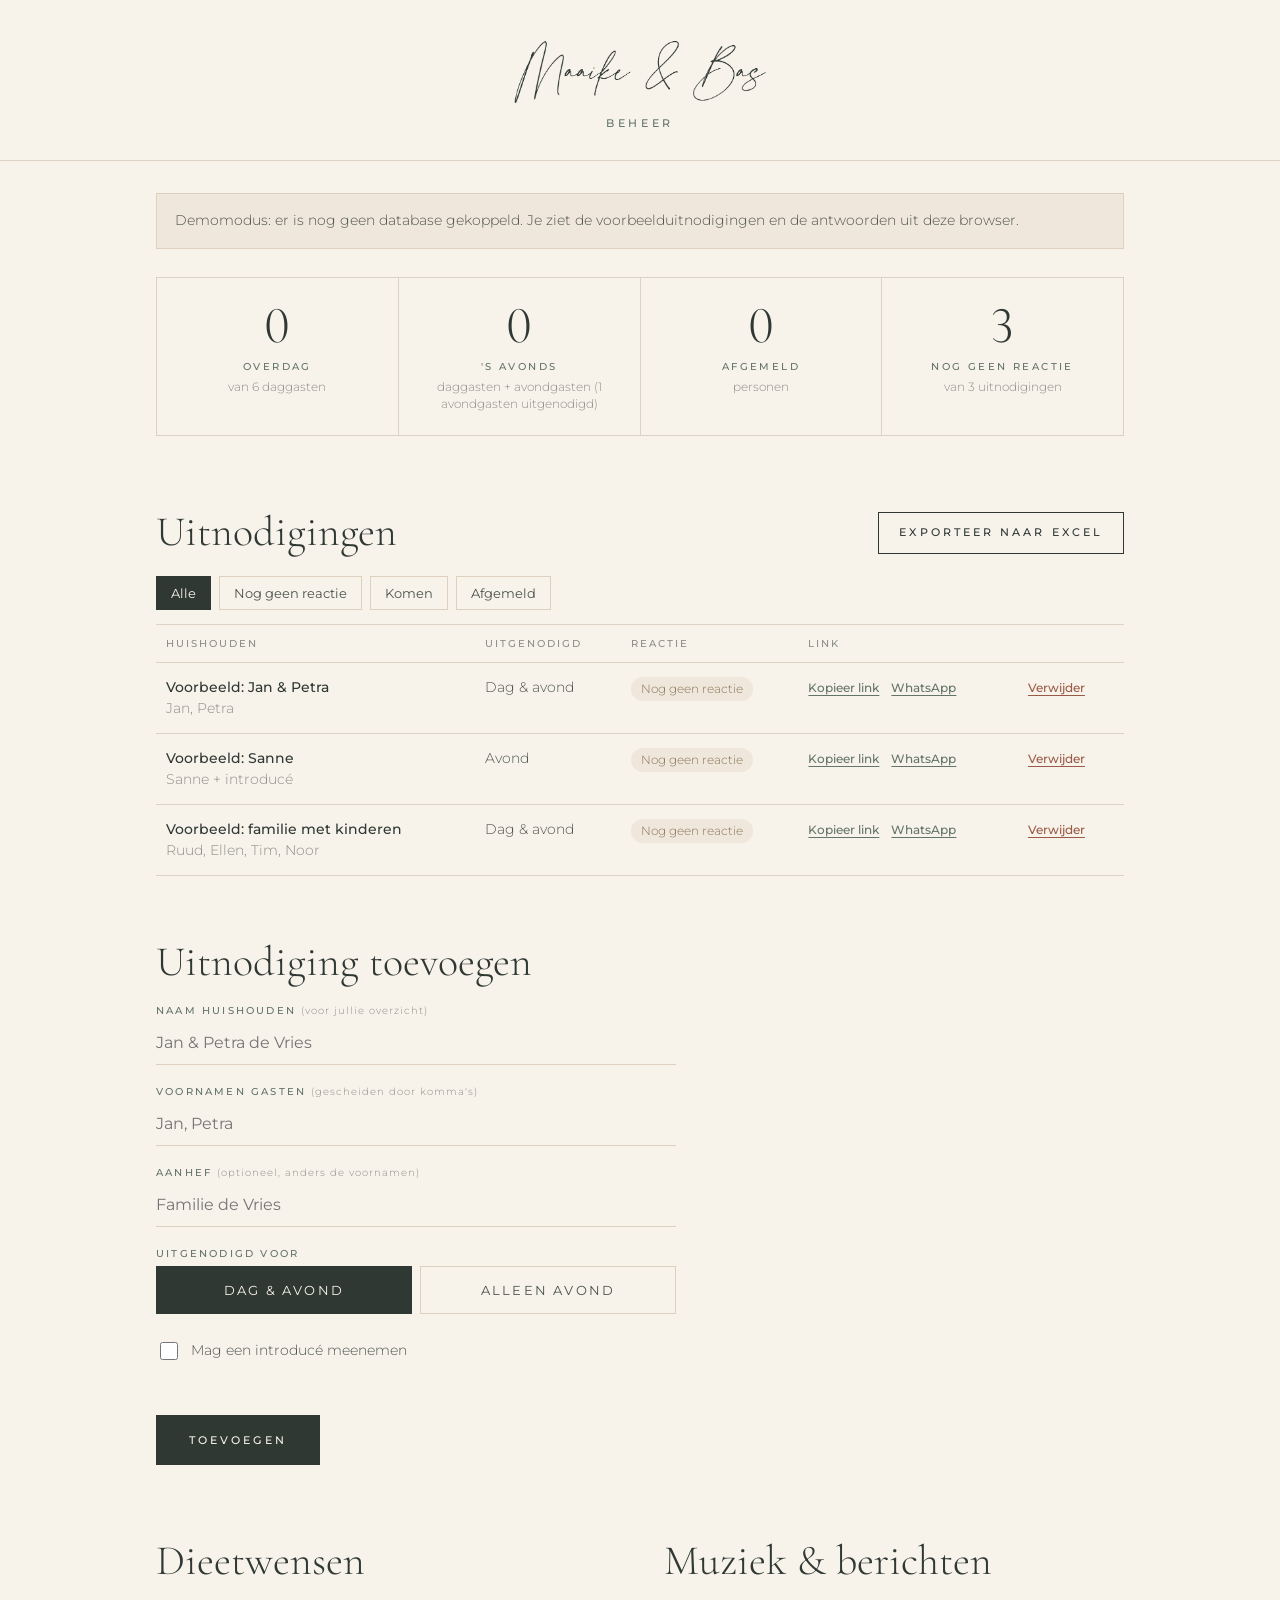
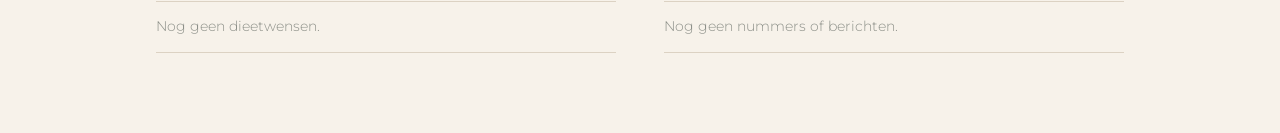
==== admin.html @ 86926982 "Trouwwebsite Maaike & Bas Co-Authored-By: Claude Opus 5.5 <noreply@anthropic.com>" ====
<!doctype html>
<html lang="nl">
<head>
  <meta charset="utf-8">
  <meta name="viewport" content="width=device-width, initial-scale=1">
  <meta name="robots" content="noindex, nofollow">
  <title>Beheer · Maaike & Bas</title>
  <link rel="preconnect" href="https://fonts.googleapis.com">
  <link rel="preconnect" href="https://fonts.gstatic.com" crossorigin>
  <link rel="stylesheet" href="https://fonts.googleapis.com/css2?family=Cormorant+Garamond:ital,wght@0,300;0,400;0,500;1,300&family=Montserrat:wght@300;400;500&display=swap">
  <link rel="stylesheet" href="styles.css">
  <link rel="stylesheet" href="admin.css">
</head>
<body class="admin">
  <header class="admin-head">
    <span class="lettering" role="img" aria-label="Maaike &amp; Bas"></span>
    <p class="eyebrow">Beheer</p>
    <button class="button button-ghost admin-logout" id="logout" type="button" hidden>Uitloggen</button>
  </header>

  <main class="admin-main">
    <p class="admin-notice" id="notice" hidden></p>

    <section class="admin-login" id="login" hidden>
      <h1 class="title">Inloggen</h1>
      <p>Vul je e-mailadres in. Je krijgt een link waarmee je direct bent ingelogd.</p>
      <form id="login-form" class="admin-login-form">
        <div class="field">
          <label for="login-email">E-mailadres</label>
          <input id="login-email" type="email" autocomplete="email" required>
        </div>
        <button class="button" type="submit">Stuur inloglink</button>
        <p class="form-error" id="login-message" role="status"></p>
      </form>
    </section>

    <div id="dashboard" hidden>
      <section class="stats" id="stats"></section>

      <section class="admin-section">
        <div class="admin-section-head">
          <h2 class="title">Uitnodigingen</h2>
          <div class="admin-actions">
            <button class="button button-ghost" id="export" type="button">Exporteer naar Excel</button>
          </div>
        </div>
        <div class="filters" id="filters" role="tablist">
          <button type="button" data-filter="all" class="active">Alle</button>
          <button type="button" data-filter="open">Nog geen reactie</button>
          <button type="button" data-filter="yes">Komen</button>
          <button type="button" data-filter="no">Afgemeld</button>
        </div>
        <div class="table-wrap">
          <table class="admin-table" id="invitations"></table>
        </div>
      </section>

      <section class="admin-section">
        <h2 class="title">Uitnodiging toevoegen</h2>
        <form id="add-form" class="add-form">
          <div class="field">
            <label for="add-household">Naam huishouden <span class="hint">(voor jullie overzicht)</span></label>
            <input id="add-household" required placeholder="Jan & Petra de Vries">
          </div>
          <div class="field">
            <label for="add-guests">Voornamen gasten <span class="hint">(gescheiden door komma's)</span></label>
            <input id="add-guests" required placeholder="Jan, Petra">
          </div>
          <div class="field">
            <label for="add-greeting">Aanhef <span class="hint">(optioneel, anders de voornamen)</span></label>
            <input id="add-greeting" placeholder="Familie de Vries">
          </div>
          <div class="field">
            <label>Uitgenodigd voor</label>
            <div class="choices">
              <label class="choice"><input type="radio" name="add-type" value="dag" checked><span>Dag &amp; avond</span></label>
              <label class="choice"><input type="radio" name="add-type" value="avond"><span>Alleen avond</span></label>
            </div>
          </div>
          <label class="check"><input type="checkbox" id="add-plus"> Mag een introducé meenemen</label>
          <p class="form-error" id="add-error" role="alert"></p>
          <button class="button" type="submit">Toevoegen</button>
        </form>
      </section>

      <section class="admin-section admin-columns">
        <div>
          <h2 class="title">Dieetwensen</h2>
          <ul class="plain-list" id="diets"></ul>
        </div>
        <div>
          <h2 class="title">Muziek &amp; berichten</h2>
          <ul class="plain-list" id="messages"></ul>
        </div>
      </section>
    </div>
  </main>

  <script type="module" src="admin.js"></script>
</body>
</html>
---- styles.css ----
:root {
  --paper: #f7f2ea;
  --paper-2: #efe7db;
  --sand: #ddd0bc;
  --line: #dcd2c3;
  --ink: #2f3833;
  --text: #4d544f;
  --muted: #8c8f88;
  --sage: #a7b5a8;
  --sage-deep: #637568;

  --font-script: 'Herr Von Muellerhoff', cursive;
  --font-serif: 'Cormorant Garamond', Georgia, serif;
  --font-sans: 'Montserrat', system-ui, sans-serif;

  --gutter: clamp(22px, 6vw, 56px);
}

* { box-sizing: border-box; }

html { scroll-behavior: smooth; }

body {
  margin: 0;
  background: var(--paper);
  color: var(--text);
  font: 300 15.5px/1.85 var(--font-sans);
  -webkit-font-smoothing: antialiased;
}

[hidden] { display: none !important; }

.eyebrow {
  margin: 0;
  font: 500 11px/1.6 var(--font-sans);
  letter-spacing: 0.32em;
  text-transform: uppercase;
  color: var(--sage-deep);
}

.title {
  margin: 10px 0 0;
  font: 300 clamp(40px, 11vw, 60px)/1.05 var(--font-serif);
  color: var(--ink);
}
.title em { font-style: italic; }

.rule {
  display: block;
  width: 56px;
  height: 1px;
  margin: 26px auto;
  background: var(--sage);
}

/* Reliëf: dezelfde kleur als het papier, met licht en schaduw */
.emboss {
  color: #eee6da;
  filter: drop-shadow(-1px -1px 0 rgba(255, 255, 255, 0.9)) drop-shadow(1px 1.5px 1px rgba(120, 96, 62, 0.28));
}

/* ---------- Envelop ---------- */
/* Opgebouwd uit assets/envelop.jpg (zie envelope.js). Volgorde bij openen:
   lit (lint weg, reliëf gloeit) → open (flap klapt omhoog) → flood (licht) → fade. */

body.is-sealed { overflow: hidden; }
body.is-sealed .hero > * { animation-play-state: paused; }

.envelope {
  position: fixed;
  inset: 0;
  z-index: 20;
  overflow: hidden;
  background: #e8e0d4;
  transition: opacity 1s ease;
}
.env-backdrop {
  position: absolute;
  inset: -60px;
  background: url(assets/envelop.jpg) center / cover;
  filter: blur(30px) saturate(0.9);
}

.env-stage {
  position: absolute;
  left: 50%;
  top: 50%;
  height: 100svh;
  aspect-ratio: 768 / 1376;
  transform: translate(-50%, -50%);
  perspective: 1800px;
}
@media (min-aspect-ratio: 768 / 1376) {
  .env-stage { height: 96svh; box-shadow: 0 40px 90px -40px rgba(70, 50, 25, 0.55); }
}

.env-layer,
.env-inside,
.env-light { position: absolute; inset: 0; width: 100%; height: 100%; display: block; pointer-events: none; }

.env-inside { background: radial-gradient(ellipse 70% 42% at 50% 12%, #fffdf8, #fff2da 40%, #f4d8ab 75%, #e9c690); }

/* Lichtstroom langs het reliëf (getekend in envelope.js); de waas eromheen is een vervaagde kopie */
.env-glow { filter: drop-shadow(0 0 1.5px rgba(255, 226, 170, 0.95)); }
/* het papier wordt iets gedimd (zonder van kleur te veranderen), zodat het licht in de lijnen opvalt */
.env-base,
.env-flap-front { transition: filter 0.9s ease; }
.envelope.lit .env-base,
.envelope.lit .env-flap-front { filter: brightness(0.84); }
/* zodra de flap opengaat, dooft de gloed in de lijnen uit */
.env-glow,
.env-bloom { transition: opacity 0.7s ease; }
.envelope.open .env-glow,
.envelope.open .env-bloom { opacity: 0; }
.env-bloom {
  filter: blur(6px) brightness(2.4) saturate(1.2);
  mix-blend-mode: screen;
}

/* Bovenflap met zegel: klapt om de bovenrand omhoog */
.env-flap {
  position: absolute;
  inset: 0;
  transform-origin: 50% var(--hinge, 8.7%);
  transform-style: preserve-3d;
  transition: transform 1.3s cubic-bezier(0.55, 0, 0.25, 1);
  pointer-events: none;
}
.env-flap > * { backface-visibility: hidden; -webkit-backface-visibility: hidden; }
.env-flap-back {
  position: absolute;
  inset: 0;
  background: linear-gradient(180deg, #f1e9de, #e3d6c3);
  clip-path: polygon(0 8.4%, 100% 8.4%, 100% 11.6%, 50% 50.9%, 0 11.6%);
  transform: rotateY(180deg);
}
.envelope.open .env-flap { transform: rotateX(178deg); }

/* Het lint glijdt aan beide kanten weg */
.env-ribbon { transition: transform 1s cubic-bezier(0.5, 0, 0.75, 0) 0.05s, opacity 0.5s ease 0.55s; }
.envelope.lit .env-ribbon-left { transform: translateX(-105%); opacity: 0; }
.envelope.lit .env-ribbon-right { transform: translateX(105%); opacity: 0; }

/* Licht uit de envelop */
.env-light {
  background:
    radial-gradient(circle at var(--seal-x, 50%) var(--seal-y, 50%), #fffaf0 0, rgba(255, 238, 205, 0.9) 14%, transparent 30%),
    radial-gradient(ellipse 80% 48% at 50% 16%, #fffefa, rgba(255, 242, 214, 0.85) 42%, transparent 78%);
  mix-blend-mode: screen;
  opacity: 0;
  transition: opacity 1.1s ease 0.5s;
}
.envelope.open .env-light { opacity: 1; }
.envelope.flood .env-light { filter: brightness(1.5); transition: opacity 0.8s ease, filter 0.8s ease; }

.env-addressee {
  position: absolute;
  left: 0;
  right: 0;
  top: 75%;
  margin: 0;
  text-align: center;
  font: 400 clamp(38px, 10vw, 54px) / 1.1 var(--font-script);
  color: #9a8467;
  transition: opacity 0.6s;
}
.env-hint {
  position: absolute;
  left: 0;
  right: 0;
  bottom: 9%;
  margin: 0;
  text-align: center;
  font: 500 10px var(--font-sans);
  letter-spacing: 0.32em;
  text-transform: uppercase;
  color: #a08d72;
  animation: breathe 2.8s ease-in-out infinite;
  transition: opacity 0.4s;
}
.envelope.lit .env-addressee,
.envelope.lit .env-hint { opacity: 0; animation: none; }

.env-seal-button {
  position: absolute;
  left: var(--seal-x, 50%);
  top: var(--seal-y, 50%);
  width: var(--seal-size, 32%);
  aspect-ratio: 1;
  padding: 0;
  border: 0;
  border-radius: 50%;
  background: none;
  transform: translate(-50%, -50%);
  cursor: pointer;
  -webkit-tap-highlight-color: transparent;
}
.env-seal-button::after {
  content: '';
  position: absolute;
  inset: 0;
  border-radius: 50%;
  animation: seal-pulse 2.8s ease-out infinite;
}
.envelope.lit .env-seal-button { display: none; }
.env-seal-button:focus-visible { outline: 1px solid #fff; outline-offset: 6px; }

.envelope.fade { opacity: 0; }
.envelope.no-anim,
.envelope.no-anim * { transition: none !important; }

@keyframes breathe { 50% { opacity: 0.45; } }
@keyframes seal-pulse {
  0% { box-shadow: 0 0 0 0 rgba(255, 255, 255, 0.55); }
  70%, 100% { box-shadow: 0 0 0 18px rgba(255, 255, 255, 0); }
}

/* ---------- Hero ---------- */

.hero {
  position: relative;
  min-height: 100svh;
  display: flex;
  flex-direction: column;
  align-items: center;
  justify-content: center;
  padding: 72px var(--gutter) 96px;
  text-align: center;
  background: radial-gradient(ellipse 80% 60% at 50% 0%, #fffaf1, transparent 70%), var(--paper);
}
.hero > * { animation: rise 1.4s cubic-bezier(0.2, 0.6, 0.2, 1) both; }

.hero-ornament { width: min(52vw, 230px); aspect-ratio: 240 / 130; margin-bottom: 26px; transform: rotate(180deg); animation-name: fade; }
.hero-greeting { min-height: 1.6em; animation-delay: 0.2s; }
.hero-lead { margin: 18px 0 0; font: italic 300 clamp(24px, 6.4vw, 30px) / 1.2 var(--font-serif); color: var(--text); animation-delay: 0.35s; }
/* Jullie namen in La Luxes Script, uit de save-the-date gehaald en in elke kleur te tonen */
.lettering {
  display: block;
  aspect-ratio: 790 / 215;
  background: var(--ink);
  -webkit-mask: url(assets/namen.png) center / contain no-repeat;
  mask: url(assets/namen.png) center / contain no-repeat;
}
.hero-names { width: min(88vw, 560px); margin: 22px 0 6px; animation-delay: 0.5s; }
.hero .rule { animation-delay: 0.7s; }
.hero-date { margin: 0; font: 400 clamp(19px, 5vw, 23px) / 1.3 var(--font-serif); letter-spacing: 0.14em; text-transform: uppercase; color: var(--ink); animation-delay: 0.8s; }
.hero-place { margin-top: 10px; animation-delay: 0.9s; }

.scroll-cue {
  position: absolute;
  bottom: 28px;
  left: 50%;
  transform: translateX(-50%);
  display: flex;
  flex-direction: column;
  align-items: center;
  gap: 10px;
  color: var(--muted);
  text-decoration: none;
  font: 500 9px var(--font-sans);
  letter-spacing: 0.32em;
  text-transform: uppercase;
  animation: fade 1s 1.4s both;
}
.scroll-cue i { width: 1px; height: 34px; background: linear-gradient(var(--sage-deep), transparent); animation: drip 2.2s ease-in-out infinite; transform-origin: top; }

.code-form { width: min(100%, 360px); margin-top: 34px; animation-delay: 1s; }
.code-form label { display: block; margin-bottom: 12px; font-size: 14px; }
.code-row { display: flex; gap: 10px; }
.code-row input {
  flex: 1;
  min-width: 0;
  min-height: 48px;
  padding: 0 14px;
  border: 0;
  border-bottom: 1px solid var(--ink);
  background: transparent;
  color: var(--ink);
  font: 400 18px var(--font-sans);
  letter-spacing: 0.2em;
  text-transform: uppercase;
  text-align: center;
}
.code-row input:focus { outline: none; border-bottom-width: 2px; }
.code-error { min-height: 1.8em; margin: 10px 0 0; font-size: 14px; color: #9a5a45; }

/* ---------- Knoppen ---------- */

.button {
  display: inline-flex;
  align-items: center;
  justify-content: center;
  min-height: 50px;
  padding: 14px 32px;
  border: 1px solid var(--ink);
  border-radius: 0;
  background: var(--ink);
  color: var(--paper);
  font: 500 11px/1 var(--font-sans);
  letter-spacing: 0.28em;
  text-transform: uppercase;
  text-decoration: none;
  cursor: pointer;
  transition: background-color 0.25s, color 0.25s;
}
.button:hover { background: transparent; color: var(--ink); }
.button-ghost { background: transparent; color: var(--ink); }
.button-ghost:hover { background: var(--ink); color: var(--paper); }
.button:focus-visible { outline: 1px solid var(--ink); outline-offset: 4px; }
.button:disabled { opacity: 0.6; cursor: default; }

.rsvp-float {
  position: fixed;
  left: 50%;
  bottom: max(18px, env(safe-area-inset-bottom));
  z-index: 10;
  padding: 13px 30px;
  background: var(--ink);
  color: var(--paper);
  text-decoration: none;
  font: 500 11px var(--font-sans);
  letter-spacing: 0.3em;
  box-shadow: 0 10px 24px -12px rgba(30, 40, 35, 0.6);
  transform: translate(-50%, 140%);
  transition: transform 0.4s ease;
}
.rsvp-float.visible { transform: translate(-50%, 0); }

/* ---------- Secties ---------- */

.section {
  padding: clamp(84px, 14vw, 140px) var(--gutter);
  text-align: center;
}
.section + .section { border-top: 1px solid var(--line); }
.section-tint { background: var(--paper-2); }
.section-inner { max-width: 560px; margin: 0 auto; }

.lead {
  margin: 26px auto 0;
  max-width: 34ch;
  font: italic 300 clamp(21px, 5.4vw, 25px) / 1.5 var(--font-serif);
  color: var(--text);
}

.reveal { opacity: 0; transform: translateY(22px); transition: opacity 1.1s ease, transform 1.1s ease; }
.reveal.in { opacity: 1; transform: none; }

/* Aftellen */
.countdown {
  display: grid;
  grid-template-columns: repeat(4, 1fr);
  max-width: 480px;
  margin: 26px auto 0;
}
.countdown div + div { border-left: 1px solid var(--line); }
.countdown strong {
  display: block;
  font: 300 clamp(38px, 11vw, 56px) / 1 var(--font-serif);
  color: var(--ink);
  font-variant-numeric: lining-nums tabular-nums;
}
.countdown span { display: block; margin-top: 8px; font: 500 9px var(--font-sans); letter-spacing: 0.26em; text-transform: uppercase; color: var(--muted); }

/* Foto's */
.photo {
  position: relative;
  margin: 0 auto;
  overflow: hidden;
  background: linear-gradient(180deg, #e9e0d2, #ddd1bf);
}
.photo img { display: block; width: 100%; height: 100%; object-fit: cover; }
.photo-empty {
  position: absolute;
  inset: 0;
  display: grid;
  place-items: center;
  padding: 20px;
  text-align: center;
  font: 500 9px/1.8 var(--font-sans);
  letter-spacing: 0.28em;
  text-transform: uppercase;
  color: #9d917e;
}
.photo-arch {
  width: min(78vw, 340px);
  aspect-ratio: 4 / 5;
  margin-top: 48px;
  border-radius: 999px 999px 0 0;
  outline: 1px solid var(--sand);
  outline-offset: 10px;
}
.photo-wide { width: 100%; height: clamp(320px, 62vw, 640px); }
.photo-arch img { object-position: 50% 30%; }
.photo-wide img { object-position: 55% 40%; }

/* Programma */
.timeline { list-style: none; margin: 40px auto 0; padding: 0; max-width: 360px; }
.timeline li { position: relative; padding-bottom: 46px; }
.timeline li:not(:last-child)::after {
  content: '';
  position: absolute;
  left: 50%;
  bottom: 8px;
  height: 26px;
  border-left: 1px dashed var(--sand);
}
.timeline .icon { display: block; width: 40px; height: 40px; margin: 0 auto 10px; color: var(--sage-deep); }
.timeline time { display: block; font: 300 34px/1 var(--font-serif); color: var(--ink); font-variant-numeric: lining-nums; }
.timeline h3 { margin: 10px 0 0; font: 500 11px var(--font-sans); letter-spacing: 0.3em; text-transform: uppercase; color: var(--ink); }
.timeline p { margin: 4px 0 0; font: italic 300 19px/1.4 var(--font-serif); }

/* Locatie */
.venue-name { margin: 10px 0 0; font: 300 clamp(36px, 10vw, 52px) / 1.1 var(--font-serif); color: var(--ink); }
.venue-address { margin-top: 14px; font-style: normal; letter-spacing: 0.04em; }
.horizon { display: block; width: min(80%, 300px); margin: 34px auto 32px; color: var(--sage); }

/* Dresscode */
.swatches { display: grid; grid-template-columns: repeat(5, 1fr); gap: 8px; max-width: 420px; margin: 36px auto 0; }
.swatch { display: flex; flex-direction: column; align-items: center; gap: 10px; font: 500 8px var(--font-sans); letter-spacing: 0.14em; text-transform: uppercase; color: var(--muted); }
.swatch i { width: clamp(38px, 11vw, 50px); aspect-ratio: 1; border-radius: 50%; box-shadow: inset 0 0 0 1px rgba(0, 0, 0, 0.06); }

/* FAQ */
.faq { margin-top: 36px; text-align: left; border-top: 1px solid var(--line); }
.faq details { border-bottom: 1px solid var(--line); }
.faq summary {
  display: flex;
  justify-content: space-between;
  align-items: center;
  gap: 18px;
  padding: 22px 0;
  list-style: none;
  cursor: pointer;
  font: 400 20px/1.3 var(--font-serif);
  color: var(--ink);
}
.faq summary::-webkit-details-marker { display: none; }
.faq summary::after { content: ''; flex: none; width: 9px; height: 9px; border-right: 1px solid; border-bottom: 1px solid; transform: rotate(45deg) translateY(-3px); transition: transform 0.25s; }
.faq details[open] summary::after { transform: rotate(-135deg); }
.faq details p { margin: -8px 0 24px; }
.faq summary:focus-visible { outline: 1px solid var(--ink); outline-offset: 4px; }

/* ---------- RSVP ---------- */

.rsvp-card {
  margin: 44px auto 0;
  max-width: 520px;
  padding: clamp(28px, 7vw, 52px);
  background: var(--paper);
  border: 1px solid var(--sand);
  outline: 1px solid var(--sand);
  outline-offset: -8px;
  text-align: left;
}

.guest { border: 0; margin: 0 0 30px; padding: 0 0 30px; border-bottom: 1px solid var(--line); }
.guest legend { padding: 0; margin-bottom: 14px; font: 400 26px/1.2 var(--font-serif); color: var(--ink); }

.choices { display: grid; grid-template-columns: 1fr 1fr; gap: 8px; }
.choice { position: relative; }
.choice input { position: absolute; inset: 0; opacity: 0; margin: 0; cursor: pointer; }
.choice span {
  display: flex;
  align-items: center;
  justify-content: center;
  min-height: 48px;
  padding: 8px 10px;
  border: 1px solid var(--sand);
  font: 400 13px/1.3 var(--font-sans);
  text-align: center;
  color: var(--text);
  transition: background-color 0.2s, border-color 0.2s, color 0.2s;
}
.choice input:checked + span { background: var(--ink); border-color: var(--ink); color: var(--paper); }
.choice input:focus-visible + span { outline: 1px solid var(--ink); outline-offset: 2px; }

.field { margin-top: 20px; }
.field label { display: block; margin-bottom: 4px; font: 500 10px var(--font-sans); letter-spacing: 0.22em; text-transform: uppercase; color: var(--sage-deep); }
.field .hint { letter-spacing: 0.1em; text-transform: none; font-weight: 300; color: var(--muted); }
.field input,
.field textarea {
  width: 100%;
  min-height: 44px;
  padding: 8px 0;
  border: 0;
  border-bottom: 1px solid var(--sand);
  border-radius: 0;
  background: transparent;
  color: var(--ink);
  font: 400 16px/1.5 var(--font-sans);
}
.field textarea { min-height: 80px; resize: vertical; }
.field input:focus,
.field textarea:focus { outline: none; border-bottom-color: var(--ink); }

.plus-one-question { margin: 0 0 12px; }
.plus-one-details { margin-top: 6px; }

.form-error { min-height: 1.8em; margin: 18px 0 8px; font-size: 14px; color: #9a5a45; }
.rsvp-card form .button { width: 100%; }

.confirmation { text-align: center; }
.confirmation h3 { margin: 0; font: 400 clamp(56px, 15vw, 76px) / 1 var(--font-script); color: var(--ink); }
.confirmation > p { margin: 14px 0 0; }
.summary { list-style: none; margin: 26px 0; padding: 0; text-align: left; border-top: 1px solid var(--line); }
.summary li { display: flex; justify-content: space-between; gap: 16px; padding: 14px 0; border-bottom: 1px solid var(--line); }
.summary li span:first-child { font: 400 19px var(--font-serif); color: var(--ink); }
.summary li span:last-child { font-size: 13px; color: var(--muted); align-self: center; }
.confirmation-actions { display: flex; flex-direction: column; gap: 10px; }

/* ---------- Footer ---------- */

.footer { padding: 90px var(--gutter) calc(110px + env(safe-area-inset-bottom)); text-align: center; border-top: 1px solid var(--line); }
.footer .lettering { width: min(70vw, 360px); margin: 0 auto; }
.footer .eyebrow { margin-top: 14px; }

@media (min-width: 760px) {
  .confirmation-actions { flex-direction: row; justify-content: center; }
}

@keyframes rise { from { opacity: 0; transform: translateY(16px); } }
@keyframes fade { from { opacity: 0; } }
@keyframes drip { 0% { transform: scaleY(0); } 50% { transform: scaleY(1); } 100% { transform: scaleY(1); opacity: 0; } }

/* Het openen van de envelop is een korte animatie die de gast zelf start; die blijft staan. */
@media (prefers-reduced-motion: reduce) {
  :not(.envelope, .envelope *),
  :not(.envelope, .envelope *)::before,
  :not(.envelope, .envelope *)::after { animation: none !important; transition-duration: 0.01s !important; transition-delay: 0s !important; }
  html { scroll-behavior: auto; }
  .reveal { opacity: 1; transform: none; }
  .env-hint { animation: none; }
}
---- admin.css ----
/* Beheerpagina: zelfde huisstijl als de uitnodiging, maar zakelijker opgezet. */

body.admin { background: var(--paper); }

.admin-head {
  position: relative;
  padding: 36px var(--gutter) 28px;
  text-align: center;
  border-bottom: 1px solid var(--line);
}
.admin-head .lettering { width: min(60vw, 260px); margin: 0 auto 8px; }
.admin-logout { position: absolute; top: 24px; right: var(--gutter); min-height: 40px; padding: 10px 18px; }

.admin-main { max-width: 1080px; margin: 0 auto; padding: 32px var(--gutter) 80px; }

.admin-notice {
  margin: 0 0 28px;
  padding: 14px 18px;
  border: 1px solid var(--sand);
  background: var(--paper-2);
  font-size: 14px;
}

.admin-login { max-width: 420px; margin: 40px auto; text-align: center; }
.admin-login-form { margin-top: 24px; text-align: left; }
.admin-login-form .button { width: 100%; margin-top: 20px; }

/* Kerncijfers */
.stats { display: grid; grid-template-columns: repeat(4, 1fr); gap: 1px; background: var(--line); border: 1px solid var(--line); }
.stat { padding: 22px 18px; background: var(--paper); text-align: center; }
.stat strong { display: block; font: 300 52px/1 var(--font-serif); color: var(--ink); font-variant-numeric: lining-nums; }
.stat span { display: block; margin-top: 8px; font: 500 10px var(--font-sans); letter-spacing: 0.24em; text-transform: uppercase; color: var(--sage-deep); }
.stat small { display: block; margin-top: 6px; font-size: 12px; line-height: 1.4; color: var(--muted); }

.admin-section { margin-top: 64px; }
.admin-section .title { font-size: clamp(32px, 6vw, 42px); }
.admin-section-head { display: flex; flex-wrap: wrap; align-items: end; justify-content: space-between; gap: 16px; }
.admin-actions .button { min-height: 42px; padding: 10px 20px; }

.filters { display: flex; flex-wrap: wrap; gap: 8px; margin: 22px 0 14px; }
.filters button {
  padding: 8px 14px;
  border: 1px solid var(--sand);
  background: transparent;
  font: 400 13px var(--font-sans);
  color: var(--text);
  cursor: pointer;
}
.filters button.active { background: var(--ink); border-color: var(--ink); color: var(--paper); }

.table-wrap { overflow-x: auto; border-top: 1px solid var(--line); }
.admin-table { width: 100%; border-collapse: collapse; font-size: 14px; line-height: 1.5; }
.admin-table th {
  padding: 12px 10px;
  text-align: left;
  font: 500 10px var(--font-sans);
  letter-spacing: 0.2em;
  text-transform: uppercase;
  color: var(--muted);
  border-bottom: 1px solid var(--line);
}
.admin-table td { padding: 14px 10px; vertical-align: top; border-bottom: 1px solid var(--line); }
.admin-table strong { font-weight: 500; color: var(--ink); }
.muted { color: var(--muted); }
.small { margin-top: 6px; font-size: 13px; }

.badge { display: inline-block; padding: 3px 10px; font-size: 12px; border-radius: 999px; white-space: nowrap; }
.badge-open { background: #efe7db; color: #8a7558; }
.badge-yes { background: #dfe7df; color: #4c6552; }
.badge-no { background: #efe0dc; color: #8e5a4c; }

.link-cell { white-space: nowrap; }
.link-button {
  display: inline-block;
  margin: 0 8px 4px 0;
  padding: 0;
  border: 0;
  background: none;
  font: 500 12px var(--font-sans);
  color: var(--sage-deep);
  text-decoration: underline;
  text-underline-offset: 3px;
  cursor: pointer;
}
.link-button.danger { color: #9a5a45; }

.add-form { max-width: 520px; }
.add-form .choices { margin-top: 6px; }
.check { display: flex; align-items: center; gap: 10px; margin-top: 20px; font-size: 14px; }
.check input { width: 18px; height: 18px; accent-color: var(--ink); }

.admin-columns { display: grid; grid-template-columns: 1fr 1fr; gap: 48px; }
.plain-list { list-style: none; margin: 18px 0 0; padding: 0; border-top: 1px solid var(--line); }
.plain-list li { padding: 12px 0; border-bottom: 1px solid var(--line); font-size: 14px; }
.plain-list strong { display: block; font-weight: 500; color: var(--ink); }

@media (max-width: 760px) {
  .stats { grid-template-columns: 1fr 1fr; }
  .admin-columns { grid-template-columns: 1fr; }
  .admin-logout { position: static; margin-top: 16px; }
}
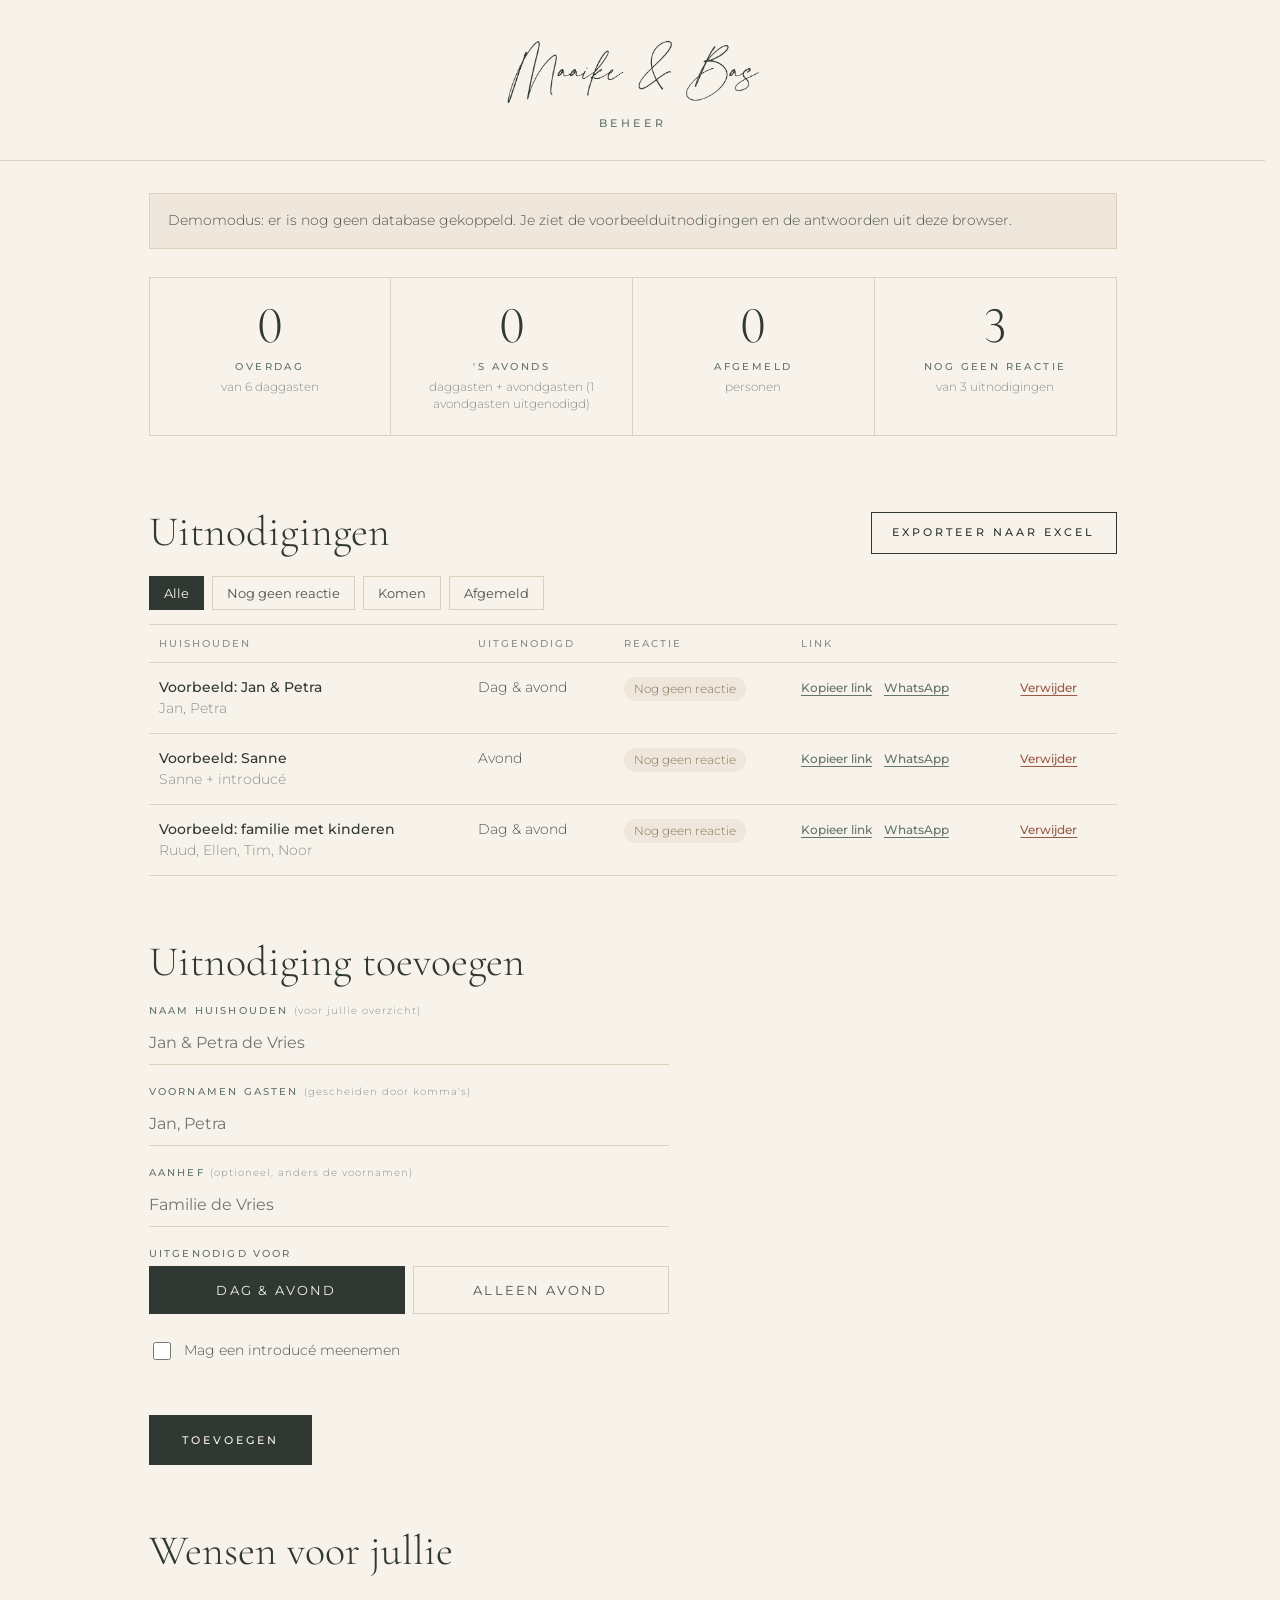
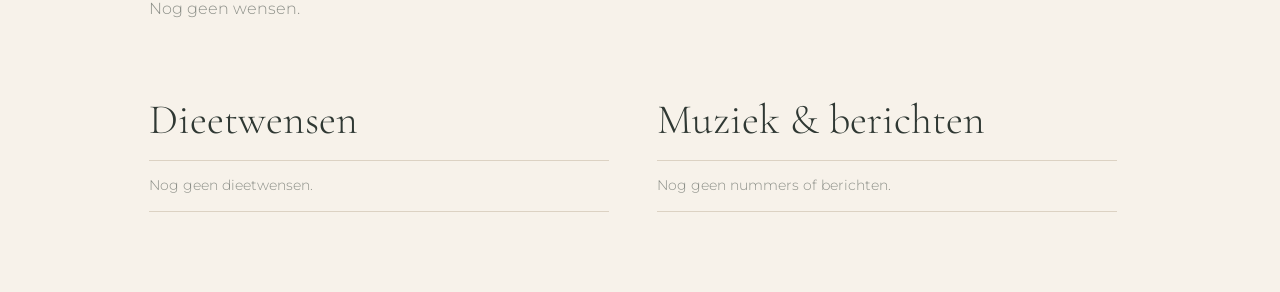
==== commit cdc27cc9: "Ruimte voor een lieve boodschap of wens bij de RSVP, met overzicht in de beheerpagina Co-Authored-By" ====
--- a/admin.html
+++ b/admin.html
@@ -83,6 +83,11 @@
         </form>
       </section>
 
+      <section class="admin-section">
+        <h2 class="title">Wensen voor jullie</h2>
+        <ul class="wish-list" id="wishes"></ul>
+      </section>
+
       <section class="admin-section admin-columns">
         <div>
           <h2 class="title">Dieetwensen</h2>
--- a/styles.css
+++ b/styles.css
@@ -18,7 +18,7 @@
 
 * { box-sizing: border-box; }
 
-html { scroll-behavior: smooth; }
+html { scroll-behavior: smooth; scrollbar-gutter: stable; }
 
 body {
   margin: 0;
@@ -60,8 +60,9 @@
 }
 
 /* ---------- Envelop ---------- */
-/* Opgebouwd uit assets/envelop.jpg (zie envelope.js). Volgorde bij openen:
-   lit (lint weg, reliëf gloeit) → open (flap klapt omhoog) → flood (licht) → fade. */
+/* Opgebouwd uit assets/envelop-strand.png (zie envelope.js). Volgorde bij openen:
+   lit (zonlicht over de folie en het zegel) → crack (zegel breekt) → open (kleppen vouwen open,
+   doorkijk naar zee) → names → zoom (de camera gaat de envelop in) → fade. */
 
 body.is-sealed { overflow: hidden; }
 body.is-sealed .hero > * { animation-play-state: paused; }
@@ -71,13 +72,13 @@
   inset: 0;
   z-index: 20;
   overflow: hidden;
-  background: #e8e0d4;
-  transition: opacity 1s ease;
+  background: #e6dccd;
+  transition: opacity 2.4s ease;
 }
 .env-backdrop {
   position: absolute;
   inset: -60px;
-  background: url(assets/envelop.jpg) center / cover;
+  background: url(assets/envelop-strand.png) center / cover;
   filter: blur(30px) saturate(0.9);
 }
 
@@ -85,96 +86,193 @@
   position: absolute;
   left: 50%;
   top: 50%;
-  height: 100svh;
+  /* altijd de hele envelop in beeld, zodat schelp, blad en koraal niet wegvallen */
+  height: min(100svh, 100vw * 1376 / 768);
   aspect-ratio: 768 / 1376;
   transform: translate(-50%, -50%);
-  perspective: 1800px;
 }
 @media (min-aspect-ratio: 768 / 1376) {
   .env-stage { height: 96svh; box-shadow: 0 40px 90px -40px rgba(70, 50, 25, 0.55); }
 }
-
-.env-layer,
-.env-inside,
-.env-light { position: absolute; inset: 0; width: 100%; height: 100%; display: block; pointer-events: none; }
-
-.env-inside { background: radial-gradient(ellipse 70% 42% at 50% 12%, #fffdf8, #fff2da 40%, #f4d8ab 75%, #e9c690); }
-
-/* Lichtstroom langs het reliëf (getekend in envelope.js); de waas eromheen is een vervaagde kopie */
-.env-glow { filter: drop-shadow(0 0 1.5px rgba(255, 226, 170, 0.95)); }
-/* het papier wordt iets gedimd (zonder van kleur te veranderen), zodat het licht in de lijnen opvalt */
-.env-base,
-.env-flap-front { transition: filter 0.9s ease; }
-.envelope.lit .env-base,
-.envelope.lit .env-flap-front { filter: brightness(0.84); }
-/* zodra de flap opengaat, dooft de gloed in de lijnen uit */
-.env-glow,
-.env-bloom { transition: opacity 0.7s ease; }
-.envelope.open .env-glow,
-.envelope.open .env-bloom { opacity: 0; }
-.env-bloom {
-  filter: blur(6px) brightness(2.4) saturate(1.2);
-  mix-blend-mode: screen;
-}
-
-/* Bovenflap met zegel: klapt om de bovenrand omhoog */
-.env-flap {
+.env-scene {
   position: absolute;
   inset: 0;
-  transform-origin: 50% var(--hinge, 8.7%);
-  transform-style: preserve-3d;
-  transition: transform 1.3s cubic-bezier(0.55, 0, 0.25, 1);
-  pointer-events: none;
-}
-.env-flap > * { backface-visibility: hidden; -webkit-backface-visibility: hidden; }
-.env-flap-back {
-  position: absolute;
-  inset: 0;
-  background: linear-gradient(180deg, #f1e9de, #e3d6c3);
-  clip-path: polygon(0 8.4%, 100% 8.4%, 100% 11.6%, 50% 50.9%, 0 11.6%);
-  transform: rotateY(180deg);
-}
-.envelope.open .env-flap { transform: rotateX(178deg); }
-
-/* Het lint glijdt aan beide kanten weg */
-.env-ribbon { transition: transform 1s cubic-bezier(0.5, 0, 0.75, 0) 0.05s, opacity 0.5s ease 0.55s; }
-.envelope.lit .env-ribbon-left { transform: translateX(-105%); opacity: 0; }
-.envelope.lit .env-ribbon-right { transform: translateX(105%); opacity: 0; }
-
-/* Licht uit de envelop */
-.env-light {
-  background:
-    radial-gradient(circle at var(--seal-x, 50%) var(--seal-y, 50%), #fffaf0 0, rgba(255, 238, 205, 0.9) 14%, transparent 30%),
-    radial-gradient(ellipse 80% 48% at 50% 16%, #fffefa, rgba(255, 242, 214, 0.85) 42%, transparent 78%);
-  mix-blend-mode: screen;
+  perspective: 2200px;
+  transform-origin: 50% 46%;
+  transition: transform 3s cubic-bezier(0.45, 0, 0.25, 1);
+  will-change: transform;
+}
+
+.env-layer { position: absolute; inset: 0; width: 100%; height: 100%; display: block; pointer-events: none; }
+
+/* C: de zee schittert en er glijdt af en toe zonlicht over het linnen, al vóór het openen */
+.env-sea { position: absolute; inset: 0; pointer-events: none; }
+.env-sea i {
+  position: absolute;
+  width: 1.6%;
+  aspect-ratio: 1;
+  border-radius: 50%;
+  background: radial-gradient(circle, #fff 0, rgba(255, 255, 255, 0.7) 25%, transparent 70%);
+  transform: translate(-50%, -50%) scale(0.2);
   opacity: 0;
-  transition: opacity 1.1s ease 0.5s;
-}
-.envelope.open .env-light { opacity: 1; }
-.envelope.flood .env-light { filter: brightness(1.5); transition: opacity 0.8s ease, filter 0.8s ease; }
-
-.env-addressee {
+  animation: sparkle 3.6s ease-in-out infinite;
+}
+.env-sheen {
   position: absolute;
   left: 0;
   right: 0;
-  top: 75%;
+  top: var(--env-top);
+  bottom: calc(100% - var(--env-bottom));
+  overflow: hidden;
+  pointer-events: none;
+  transition: opacity 0.6s ease;
+}
+.env-sheen::before {
+  content: '';
+  position: absolute;
+  top: -20%;
+  bottom: -20%;
+  left: -60%;
+  width: 45%;
+  background: linear-gradient(100deg, transparent, rgba(255, 246, 225, 0.32) 45%, rgba(255, 250, 238, 0.42) 50%, rgba(255, 246, 225, 0.32) 55%, transparent);
+  mix-blend-mode: soft-light;
+  transform: skewX(-12deg);
+  animation: sheen 7s ease-in-out 1.2s infinite;
+}
+
+/* D: binnenin de envelop een doorkijk naar zee */
+.env-inside {
+  position: absolute;
+  left: 0;
+  right: 0;
+  top: var(--env-top);
+  bottom: calc(100% - var(--env-bottom));
+  overflow: hidden;
+  background: #e7a46a;
+}
+.env-inside img {
+  width: 100%;
+  height: 100%;
+  object-fit: cover;
+  object-position: 50% 40%;
+  filter: brightness(0.55) saturate(0.85);
+  transform: scale(1.08);
+  transition: filter 1.8s ease 1.1s, transform 3.2s cubic-bezier(0.2, 0.6, 0.3, 1) 0.6s;
+}
+.env-inside::after {
+  content: '';
+  position: absolute;
+  inset: 0;
+  box-shadow: inset 0 0 60px 18px rgba(70, 40, 20, 0.45);
+  transition: opacity 1.2s ease 1.2s;
+}
+.env-inside-text {
+  position: absolute;
+  inset: 0;
+  display: flex;
+  flex-direction: column;
+  align-items: center;
+  justify-content: center;
+  gap: 14px;
+  padding-bottom: 18%;
+  opacity: 0;
+  transform: translateY(14px);
+  transition: opacity 1.2s ease, transform 1.4s ease;
+}
+.env-inside-text .lettering { width: 78%; background: #fffaf2; filter: drop-shadow(0 2px 12px rgba(120, 50, 10, 0.45)); }
+.env-inside-date { font: 500 11px var(--font-sans); letter-spacing: 0.4em; color: #fff6ea; text-shadow: 0 1px 8px rgba(120, 50, 10, 0.5); }
+.envelope.open .env-inside img { filter: brightness(1) saturate(1); transform: scale(1); }
+.envelope.open .env-inside::after { opacity: 0.35; }
+.envelope.names .env-inside-text { opacity: 1; transform: none; }
+
+/* A: de vier kleppen vouwen om hun buitenrand open: eerst boven, dan onder, dan de zijkanten */
+.env-flaps { position: absolute; inset: 0; }
+.envelope.open .env-paper { visibility: hidden; }
+.env-flap {
+  position: absolute;
+  inset: 0;
+  transform-style: preserve-3d;
+  transition: transform 1.15s cubic-bezier(0.6, 0, 0.25, 1);
+  pointer-events: none;
+}
+.env-flap > * { backface-visibility: hidden; -webkit-backface-visibility: hidden; }
+.env-flap-front { transition: filter 1.15s ease; }
+.env-flap-back { filter: brightness(0.72); transition: filter 1.15s ease; }
+.env-flap-top { transform-origin: 50% var(--env-top); }
+.env-flap-bottom { transform-origin: 50% var(--env-bottom); }
+.env-flap-left { transform-origin: 0 50%; }
+.env-flap-right { transform-origin: 100% 50%; }
+.env-flap-top .env-flap-back,
+.env-flap-bottom .env-flap-back { transform: rotateX(180deg); }
+.env-flap-left .env-flap-back,
+.env-flap-right .env-flap-back { transform: rotateY(180deg); }
+.envelope.open .env-flap-top { transform: rotateX(168deg); }
+.envelope.open .env-flap-bottom { transform: rotateX(-168deg); transition-delay: 0.3s; }
+.envelope.open .env-flap-left { transform: rotateY(-168deg); transition-delay: 0.55s; }
+.envelope.open .env-flap-right { transform: rotateY(168deg); transition-delay: 0.55s; }
+.envelope.open .env-flap-front { filter: brightness(0.7); }
+.envelope.open .env-flap-back { filter: brightness(1.04); }
+.envelope.open .env-flap-bottom > * { transition-delay: 0.3s; }
+.envelope.open .env-flap-left > *,
+.envelope.open .env-flap-right > * { transition-delay: 0.55s; }
+
+/* B: zonlicht loopt langs de rosé-gouden folie (getekend in envelope.js) */
+.env-glow { filter: drop-shadow(0 0 1.5px rgba(255, 214, 170, 0.95)); }
+.env-bloom { filter: blur(5px) brightness(2.2); mix-blend-mode: screen; }
+.env-glow,
+.env-bloom { transition: opacity 0.6s ease; }
+.envelope.crack .env-glow,
+.envelope.crack .env-bloom,
+.envelope.lit .env-sheen { opacity: 0; }
+
+/* Het zegel breekt in twee helften die wegvallen */
+.env-seal { position: absolute; inset: 0; pointer-events: none; }
+.env-seal-half {
+  filter: drop-shadow(0 3px 4px rgba(80, 55, 20, 0.35));
+  transform-origin: var(--seal-x) var(--seal-y);
+  transition: transform 0.95s cubic-bezier(0.55, 0, 0.85, 0.35), opacity 0.4s ease 0.55s;
+}
+.envelope.crack .env-seal-left { transform: translate(-7%, 26%) rotate(-24deg); opacity: 0; }
+.envelope.crack .env-seal-right { transform: translate(7%, 30%) rotate(20deg); opacity: 0; }
+
+
+/* De namen vliegen van de zonsondergang naar hun plek op de site */
+.names-flight {
+  position: fixed;
+  z-index: 30;
+  margin: 0;
+  background: #fffaf2;
+  filter: drop-shadow(0 2px 12px rgba(120, 50, 10, 0.45));
+  pointer-events: none;
+  transition: left 2.6s cubic-bezier(0.45, 0, 0.25, 1), top 2.6s cubic-bezier(0.45, 0, 0.25, 1), width 2.6s cubic-bezier(0.45, 0, 0.25, 1), background-color 1.4s ease 1.2s, filter 1.4s ease 1.2s;
+}
+.names-flight.land { background: var(--ink); filter: drop-shadow(0 0 0 transparent); }
+body.names-handoff .hero-names { animation: none; visibility: hidden; }
+body.names-landed .hero-names { animation: none; }
+
+.env-addressee {
+  position: absolute;
+  left: 0;
+  right: 0;
+  top: 29%;
   margin: 0;
   text-align: center;
-  font: 400 clamp(38px, 10vw, 54px) / 1.1 var(--font-script);
-  color: #9a8467;
+  font: 300 clamp(13px, 3.6vw, 16px) / 1.5 var(--font-sans);
+  letter-spacing: 0.04em;
+  color: #8d8174;
   transition: opacity 0.6s;
 }
 .env-hint {
   position: absolute;
   left: 0;
   right: 0;
-  bottom: 9%;
+  top: 62.5%; /* op de onderklep, net onder het zegel */
   margin: 0;
   text-align: center;
-  font: 500 10px var(--font-sans);
+  font: 500 clamp(10px, 2.8vw, 11px) var(--font-sans);
   letter-spacing: 0.32em;
   text-transform: uppercase;
-  color: #a08d72;
+  color: #8d8174;
   animation: breathe 2.8s ease-in-out infinite;
   transition: opacity 0.4s;
 }
@@ -185,7 +283,7 @@
   position: absolute;
   left: var(--seal-x, 50%);
   top: var(--seal-y, 50%);
-  width: var(--seal-size, 32%);
+  width: var(--seal-size, 30%);
   aspect-ratio: 1;
   padding: 0;
   border: 0;
@@ -198,7 +296,7 @@
 .env-seal-button::after {
   content: '';
   position: absolute;
-  inset: 0;
+  inset: 4%;
   border-radius: 50%;
   animation: seal-pulse 2.8s ease-out infinite;
 }
@@ -209,6 +307,14 @@
 .envelope.no-anim,
 .envelope.no-anim * { transition: none !important; }
 
+@keyframes sparkle {
+  0%, 100% { opacity: 0; transform: translate(-50%, -50%) scale(0.2); }
+  50% { opacity: 0.9; transform: translate(-50%, -50%) scale(1); }
+}
+@keyframes sheen {
+  0% { left: -60%; }
+  45%, 100% { left: 130%; }
+}
 @keyframes breathe { 50% { opacity: 0.45; } }
 @keyframes seal-pulse {
   0% { box-shadow: 0 0 0 0 rgba(255, 255, 255, 0.55); }
@@ -382,19 +488,28 @@
   text-transform: uppercase;
   color: #9d917e;
 }
-.photo-arch {
-  width: min(78vw, 340px);
-  aspect-ratio: 4 / 5;
-  margin-top: 48px;
-  border-radius: 999px 999px 0 0;
-  outline: 1px solid var(--sand);
-  outline-offset: 10px;
-}
 .photo-wide { width: 100%; height: clamp(320px, 62vw, 640px); }
-.photo-arch img { object-position: 50% 30%; }
+
+/* Foto in een gestileerde zon */
+.photo-sun { position: relative; width: min(84vw, 400px); aspect-ratio: 1; margin: 44px auto 0; }
+.sun-rays {
+  position: absolute;
+  inset: 0;
+  width: 100%;
+  height: 100%;
+  fill: none;
+  stroke: #c9a978;
+  stroke-width: 0.7;
+  stroke-linecap: round;
+  animation: sun-turn 120s linear infinite;
+}
+.photo-sun-disc { position: absolute; inset: 16%; border-radius: 50%; }
+.photo-sun-disc img { border-radius: 50%; }
+@keyframes sun-turn { to { transform: rotate(360deg); } }
 .photo-wide img { object-position: 55% 40%; }
 
 /* Programma */
+.section-wide { max-width: 880px; }
 .timeline { list-style: none; margin: 40px auto 0; padding: 0; max-width: 360px; }
 .timeline li { position: relative; padding-bottom: 46px; }
 .timeline li:not(:last-child)::after {
@@ -405,10 +520,86 @@
   height: 26px;
   border-left: 1px dashed var(--sand);
 }
+.timeline-photo {
+  margin: 0 auto 30px;
+  aspect-ratio: 5 / 4;
+  overflow: hidden;
+  outline: 1px solid var(--sand);
+  outline-offset: 8px;
+  background: var(--sand);
+}
+.timeline-photo img { display: block; width: 100%; height: 100%; object-fit: cover; }
 .timeline .icon { display: block; width: 40px; height: 40px; margin: 0 auto 10px; color: var(--sage-deep); }
 .timeline time { display: block; font: 300 34px/1 var(--font-serif); color: var(--ink); font-variant-numeric: lining-nums; }
 .timeline h3 { margin: 10px 0 0; font: 500 11px var(--font-sans); letter-spacing: 0.3em; text-transform: uppercase; color: var(--ink); }
 .timeline p { margin: 4px 0 0; font: italic 300 19px/1.4 var(--font-serif); }
+
+@media (min-width: 820px) {
+  .timeline { max-width: 880px; margin-top: 56px; }
+  .timeline li.has-photo {
+    display: grid;
+    grid-template-columns: 1fr 1fr;
+    align-items: center;
+    gap: 72px;
+    padding-bottom: 72px;
+  }
+  .timeline li.has-photo:nth-child(even) .timeline-photo { order: 2; }
+  .timeline li.has-photo .timeline-photo { width: 100%; margin: 0; aspect-ratio: 4 / 5; }
+  .timeline li:not(:last-child)::after { bottom: 20px; height: 32px; }
+}
+
+/* Happy moments */
+.polaroids {
+  display: flex;
+  gap: 18px;
+  margin: 44px calc(var(--gutter) * -1) 0;
+  padding: 14px var(--gutter) 30px;
+  list-style: none;
+  overflow-x: auto;
+  scroll-snap-type: x mandatory;
+  scroll-padding: 0 var(--gutter);
+  scrollbar-width: none;
+}
+.polaroids::-webkit-scrollbar { display: none; }
+.polaroid { flex: 0 0 min(66vw, 260px); min-width: 0; scroll-snap-align: center; }
+.polaroid figure {
+  margin: 0;
+  padding: 11px 11px 0;
+  background: #fdfbf7;
+  box-shadow: 0 1px 2px rgba(47, 56, 51, 0.08), 0 12px 26px rgba(47, 56, 51, 0.13);
+  transform: rotate(var(--tilt, -1.5deg));
+  transition: transform 0.5s ease, box-shadow 0.5s ease;
+}
+.polaroid:nth-child(3n + 2) figure { --tilt: 1.8deg; }
+.polaroid:nth-child(3n) figure { --tilt: -0.6deg; }
+.polaroid:nth-child(4n) figure { --tilt: 2.4deg; }
+.polaroid-photo { display: block; aspect-ratio: 1; overflow: hidden; background: var(--sand); }
+.polaroid-photo img { display: block; width: 100%; height: 100%; object-fit: cover; }
+.polaroid figcaption {
+  padding: 10px 4px 14px;
+  font: 400 30px/1.1 var(--font-script);
+  color: var(--ink);
+  text-align: center;
+  white-space: nowrap;
+  overflow: hidden;
+  text-overflow: ellipsis;
+}
+
+@media (min-width: 820px) {
+  .polaroids {
+    flex-wrap: wrap;
+    justify-content: center;
+    gap: 26px 22px;
+    max-width: 1120px;
+    margin: 56px auto 0;
+    padding: 10px 0 20px;
+    overflow: visible;
+  }
+  .polaroid { flex-basis: calc((100% - 4 * 22px) / 5); max-width: 210px; }
+  .polaroid:nth-child(even) { margin-top: 26px; }
+  .polaroid figure:hover { transform: rotate(0) scale(1.06); box-shadow: 0 2px 4px rgba(47, 56, 51, 0.1), 0 20px 40px rgba(47, 56, 51, 0.18); }
+  .polaroid figcaption { font-size: 24px; }
+}
 
 /* Locatie */
 .venue-name { margin: 10px 0 0; font: 300 clamp(36px, 10vw, 52px) / 1.1 var(--font-serif); color: var(--ink); }
@@ -513,6 +704,8 @@
 .footer { padding: 90px var(--gutter) calc(110px + env(safe-area-inset-bottom)); text-align: center; border-top: 1px solid var(--line); }
 .footer .lettering { width: min(70vw, 360px); margin: 0 auto; }
 .footer .eyebrow { margin-top: 14px; }
+.credits { margin: 36px 0 0; font-size: 11px; color: var(--muted); }
+.credits a { color: inherit; }
 
 @media (min-width: 760px) {
   .confirmation-actions { flex-direction: row; justify-content: center; }
@@ -524,10 +717,15 @@
 
 /* Het openen van de envelop is een korte animatie die de gast zelf start; die blijft staan. */
 @media (prefers-reduced-motion: reduce) {
-  :not(.envelope, .envelope *),
-  :not(.envelope, .envelope *)::before,
-  :not(.envelope, .envelope *)::after { animation: none !important; transition-duration: 0.01s !important; transition-delay: 0s !important; }
+  /* de opening (envelop en de namen die daaruit naar de site vliegen) speelt altijd af */
+  :not(.envelope, .envelope *, .names-flight),
+  :not(.envelope, .envelope *, .names-flight)::before,
+  :not(.envelope, .envelope *, .names-flight)::after { animation: none !important; transition-duration: 0.01s !important; transition-delay: 0s !important; }
   html { scroll-behavior: auto; }
   .reveal { opacity: 1; transform: none; }
-  .env-hint { animation: none; }
-}
+}
+
+/* Lieve boodschap of wens: als laatste in het formulier, met wat meer ruimte */
+.wish-field { margin-top: 34px; padding-top: 28px; border-top: 1px solid var(--line); }
+.wish-field label { font: italic 300 22px/1.3 var(--font-serif); letter-spacing: 0; text-transform: none; color: var(--ink); }
+.wish-field textarea { min-height: 140px; }
--- a/admin.css
+++ b/admin.css
@@ -94,6 +94,13 @@
 .plain-list li { padding: 12px 0; border-bottom: 1px solid var(--line); font-size: 14px; }
 .plain-list strong { display: block; font-weight: 500; color: var(--ink); }
 
+/* Wensen van gasten, als kaartjes */
+.wish-list { display: grid; grid-template-columns: repeat(auto-fill, minmax(260px, 1fr)); gap: 16px; margin: 22px 0 0; padding: 0; list-style: none; }
+.wish-list li { padding: 20px 22px; background: #fdfbf7; border: 1px solid var(--line); }
+.wish-list li.muted { background: none; border: 0; padding: 0; }
+.wish-list p { margin: 0 0 12px; font: italic 300 19px/1.45 var(--font-serif); color: var(--ink); white-space: pre-line; }
+.wish-list strong { font: 500 10px var(--font-sans); letter-spacing: 0.2em; text-transform: uppercase; color: var(--sage-deep); }
+
 @media (max-width: 760px) {
   .stats { grid-template-columns: 1fr 1fr; }
   .admin-columns { grid-template-columns: 1fr; }
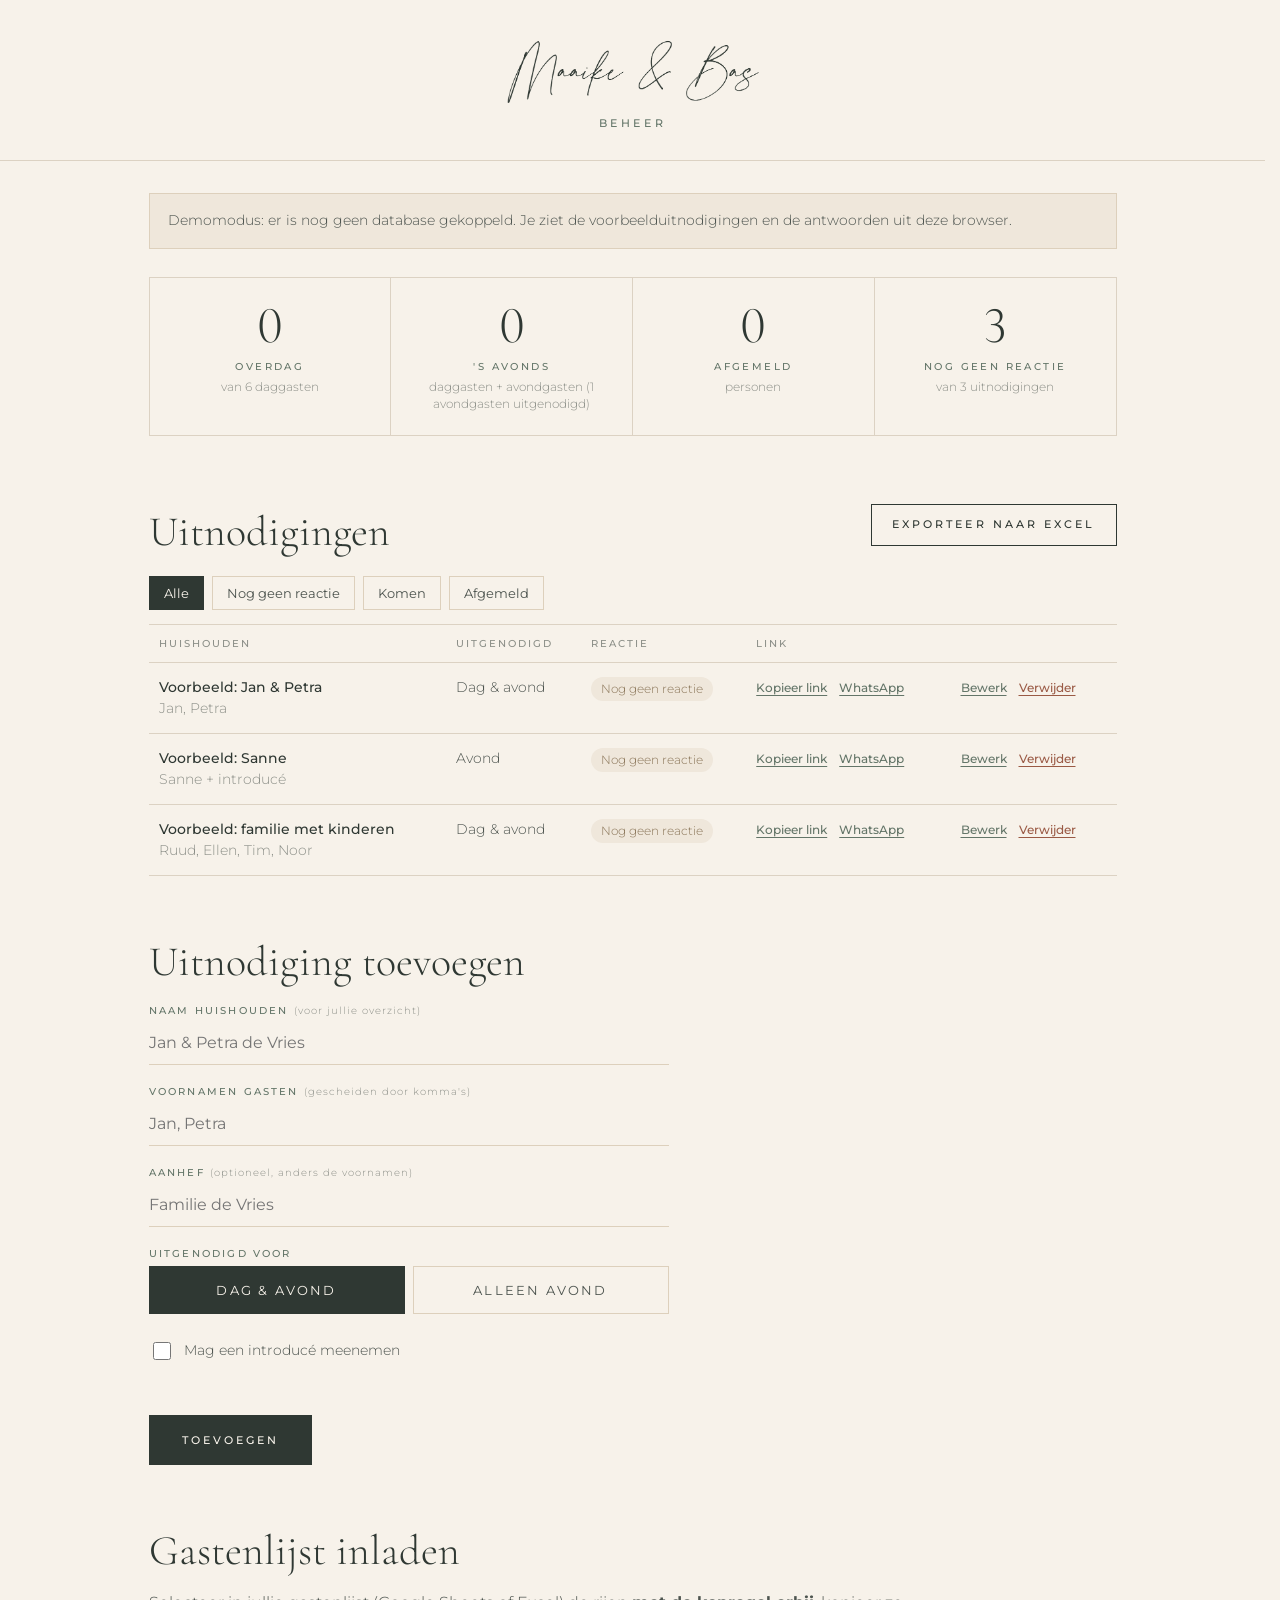
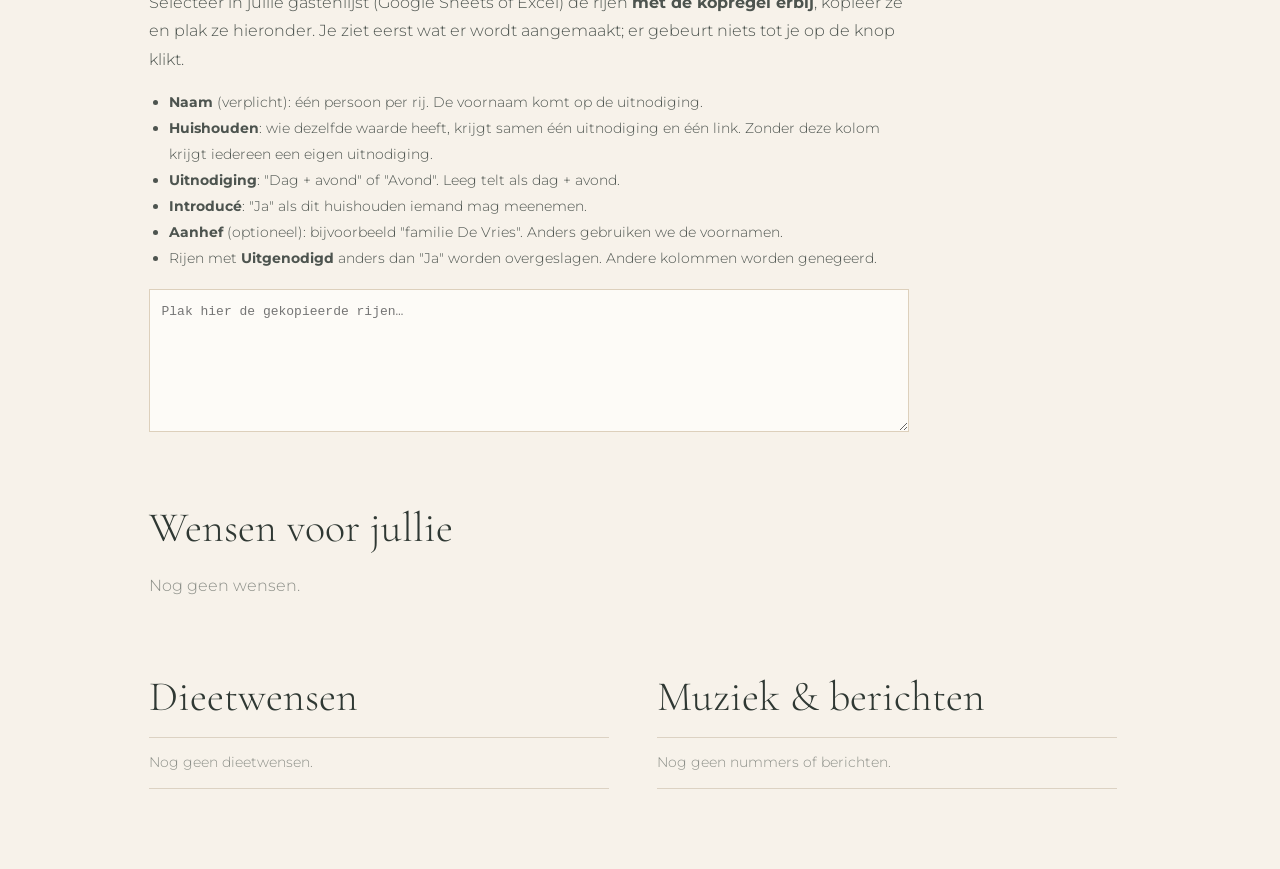
==== commit d59d33ba: "Envelop overslaan, aftellen per gast, en beheer: bewerken, gastenlijst inladen, reservekopie Co-Auth" ====
--- a/admin.html
+++ b/admin.html
@@ -42,6 +42,7 @@
           <h2 class="title">Uitnodigingen</h2>
           <div class="admin-actions">
             <button class="button button-ghost" id="export" type="button">Exporteer naar Excel</button>
+            <p class="muted small" id="backup-info"></p>
           </div>
         </div>
         <div class="filters" id="filters" role="tablist">
@@ -56,7 +57,7 @@
       </section>
 
       <section class="admin-section">
-        <h2 class="title">Uitnodiging toevoegen</h2>
+        <h2 class="title" id="add-title">Uitnodiging toevoegen</h2>
         <form id="add-form" class="add-form">
           <div class="field">
             <label for="add-household">Naam huishouden <span class="hint">(voor jullie overzicht)</span></label>
@@ -79,8 +80,27 @@
           </div>
           <label class="check"><input type="checkbox" id="add-plus"> Mag een introducé meenemen</label>
           <p class="form-error" id="add-error" role="alert"></p>
-          <button class="button" type="submit">Toevoegen</button>
+          <button class="button" type="submit" id="add-submit">Toevoegen</button>
+          <button class="button button-ghost" type="button" id="add-cancel" hidden>Annuleren</button>
         </form>
+      </section>
+
+      <section class="admin-section">
+        <h2 class="title">Gastenlijst inladen</h2>
+        <div class="import">
+          <p>Selecteer in jullie gastenlijst (Google Sheets of Excel) de rijen <strong>met de kopregel erbij</strong>, kopieer ze en plak ze hieronder. Je ziet eerst wat er wordt aangemaakt; er gebeurt niets tot je op de knop klikt.</p>
+          <ul class="import-help">
+            <li><strong>Naam</strong> (verplicht): één persoon per rij. De voornaam komt op de uitnodiging.</li>
+            <li><strong>Huishouden</strong>: wie dezelfde waarde heeft, krijgt samen één uitnodiging en één link. Zonder deze kolom krijgt iedereen een eigen uitnodiging.</li>
+            <li><strong>Uitnodiging</strong>: "Dag + avond" of "Avond". Leeg telt als dag + avond.</li>
+            <li><strong>Introducé</strong>: "Ja" als dit huishouden iemand mag meenemen.</li>
+            <li><strong>Aanhef</strong> (optioneel): bijvoorbeeld "familie De Vries". Anders gebruiken we de voornamen.</li>
+            <li>Rijen met <strong>Uitgenodigd</strong> anders dan "Ja" worden overgeslagen. Andere kolommen worden genegeerd.</li>
+          </ul>
+          <textarea id="import-text" rows="6" placeholder="Plak hier de gekopieerde rijen…"></textarea>
+          <div id="import-preview"></div>
+          <button class="button" type="button" id="import-run" hidden>Aanmaken</button>
+        </div>
       </section>
 
       <section class="admin-section">
--- a/styles.css
+++ b/styles.css
@@ -61,8 +61,9 @@
 
 /* ---------- Envelop ---------- */
 /* Opgebouwd uit assets/envelop-strand.png (zie envelope.js). Volgorde bij openen:
-   lit (zonlicht over de folie en het zegel) → crack (zegel breekt) → open (kleppen vouwen open,
-   doorkijk naar zee) → names → zoom (de camera gaat de envelop in) → fade. */
+   lit (zonlicht langs het reliëf en over het zegel) → crack (zegel breekt) → open (kleppen vouwen open,
+   doorkijk naar zee) → names (namen op de zonsondergang) → fade (overgang naar de site).
+   De camerabeweging de envelop in en het vliegen van de namen regelt app.js. */
 
 body.is-sealed { overflow: hidden; }
 body.is-sealed .hero > * { animation-play-state: paused; }
@@ -87,12 +88,13 @@
   left: 50%;
   top: 50%;
   /* altijd de hele envelop in beeld, zodat schelp, blad en koraal niet wegvallen */
+  height: min(100vh, 100vw * 1376 / 768); /* voor browsers die svh nog niet kennen */
   height: min(100svh, 100vw * 1376 / 768);
   aspect-ratio: 768 / 1376;
   transform: translate(-50%, -50%);
 }
 @media (min-aspect-ratio: 768 / 1376) {
-  .env-stage { height: 96svh; box-shadow: 0 40px 90px -40px rgba(70, 50, 25, 0.55); }
+  .env-stage { height: 96vh; height: 96svh; box-shadow: 0 40px 90px -40px rgba(70, 50, 25, 0.55); }
 }
 .env-scene {
   position: absolute;
@@ -216,7 +218,7 @@
 .envelope.open .env-flap-left > *,
 .envelope.open .env-flap-right > * { transition-delay: 0.55s; }
 
-/* B: zonlicht loopt langs de rosé-gouden folie (getekend in envelope.js) */
+/* B: zonlicht loopt langs het reliëf van schelp en blad (getekend in envelope.js) */
 .env-glow { filter: drop-shadow(0 0 1.5px rgba(255, 214, 170, 0.95)); }
 .env-bloom { filter: blur(5px) brightness(2.2); mix-blend-mode: screen; }
 .env-glow,
@@ -234,7 +236,6 @@
 }
 .envelope.crack .env-seal-left { transform: translate(-7%, 26%) rotate(-24deg); opacity: 0; }
 .envelope.crack .env-seal-right { transform: translate(7%, 30%) rotate(20deg); opacity: 0; }
-
 
 /* De namen vliegen van de zonsondergang naar hun plek op de site */
 .names-flight {
@@ -278,6 +279,10 @@
 }
 .envelope.lit .env-addressee,
 .envelope.lit .env-hint { opacity: 0; animation: none; }
+/* zolang de envelop nog wordt opgebouwd, is er niets om op te tikken */
+.envelope:not(.ready) .env-addressee,
+.envelope:not(.ready) .env-hint,
+.envelope:not(.ready) .env-seal-button { visibility: hidden; }
 
 .env-seal-button {
   position: absolute;
@@ -303,6 +308,28 @@
 .envelope.lit .env-seal-button { display: none; }
 .env-seal-button:focus-visible { outline: 1px solid #fff; outline-offset: 6px; }
 
+/* Overslaan: onderaan in beeld, voor wie de opening al kent of niet wil afwachten */
+.env-skip {
+  position: absolute;
+  left: 50%;
+  bottom: max(16px, env(safe-area-inset-bottom));
+  transform: translateX(-50%);
+  padding: 12px 18px;
+  border: 0;
+  background: none;
+  font: 500 10px var(--font-sans);
+  letter-spacing: 0.28em;
+  text-transform: uppercase;
+  white-space: nowrap;
+  color: #fffaf2;
+  text-shadow: 0 1px 6px rgba(70, 45, 20, 0.75);
+  text-decoration: underline;
+  text-underline-offset: 5px;
+  cursor: pointer;
+}
+.envelope:not(.ready) .env-skip { visibility: hidden; }
+.env-skip:focus-visible { outline: 1px solid #fff; outline-offset: 2px; }
+
 .envelope.fade { opacity: 0; }
 .envelope.no-anim,
 .envelope.no-anim * { transition: none !important; }
@@ -325,6 +352,7 @@
 
 .hero {
   position: relative;
+  min-height: 100vh;
   min-height: 100svh;
   display: flex;
   flex-direction: column;
@@ -389,6 +417,7 @@
 }
 .code-row input:focus { outline: none; border-bottom-width: 2px; }
 .code-error { min-height: 1.8em; margin: 10px 0 0; font-size: 14px; color: #9a5a45; }
+.load-problem { max-width: 34ch; margin: 30px auto 0; font-size: 14px; color: #9a5a45; }
 
 /* ---------- Knoppen ---------- */
 
@@ -688,6 +717,9 @@
 .plus-one-details { margin-top: 6px; }
 
 .form-error { min-height: 1.8em; margin: 18px 0 8px; font-size: 14px; color: #9a5a45; }
+.rsvp-status { margin: 0 0 18px; text-align: center; }
+.rsvp-status:last-child { margin-bottom: 0; }
+#retry-rsvp { width: 100%; }
 .rsvp-card form .button { width: 100%; }
 
 .confirmation { text-align: center; }
--- a/admin.css
+++ b/admin.css
@@ -94,6 +94,17 @@
 .plain-list li { padding: 12px 0; border-bottom: 1px solid var(--line); font-size: 14px; }
 .plain-list strong { display: block; font-weight: 500; color: var(--ink); }
 
+/* Gastenlijst inladen */
+.import { max-width: 760px; }
+.import-help { margin: 12px 0 18px; padding-left: 20px; font-size: 14px; }
+.import textarea { width: 100%; padding: 12px; border: 1px solid var(--sand); background: #fdfbf7; font: 400 13px/1.5 ui-monospace, Menlo, monospace; color: var(--ink); white-space: pre; }
+.import-summary { margin: 18px 0 10px; font-size: 14px; }
+.import-problem { color: #9a5a45; }
+#import-run, #add-cancel { margin-top: 14px; }
+#add-cancel { width: 100%; }
+#backup-info { margin: 8px 0 0; text-align: right; }
+.notice-action { margin-left: 12px; }
+
 /* Wensen van gasten, als kaartjes */
 .wish-list { display: grid; grid-template-columns: repeat(auto-fill, minmax(260px, 1fr)); gap: 16px; margin: 22px 0 0; padding: 0; list-style: none; }
 .wish-list li { padding: 20px 22px; background: #fdfbf7; border: 1px solid var(--line); }
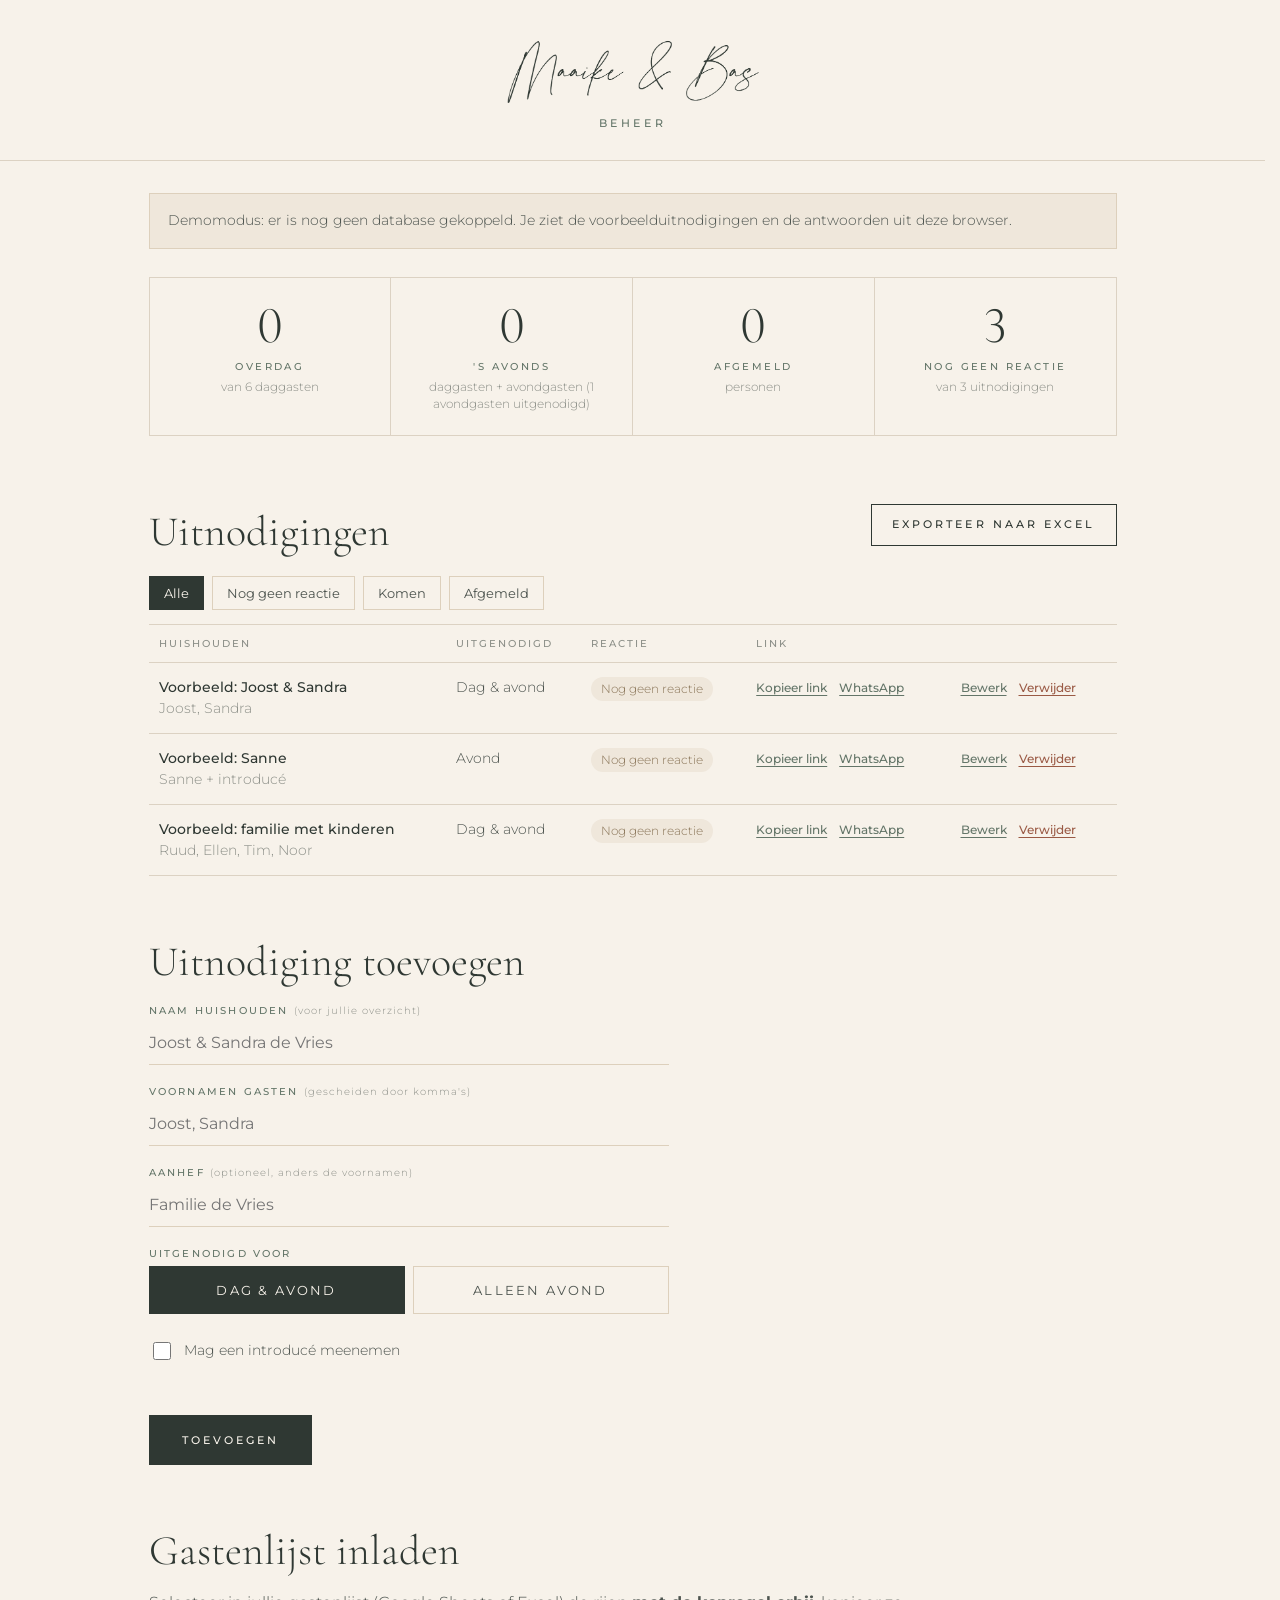
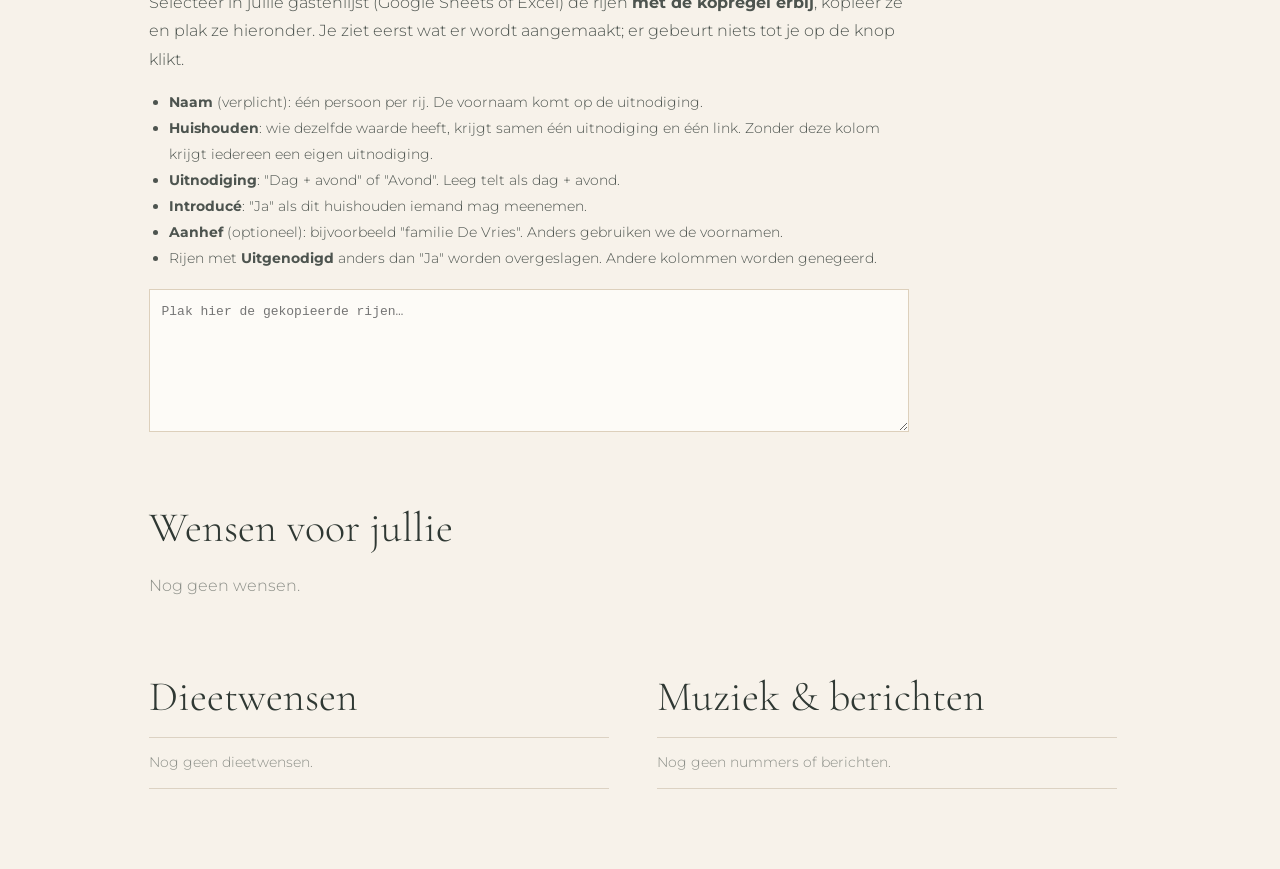
==== commit 05b0b794: "Envelop: teksten midden in hun driehoek; voorbeeldgasten heten nu Joost & Sandra Co-Authored-By: Cla" ====
--- a/admin.html
+++ b/admin.html
@@ -61,11 +61,11 @@
         <form id="add-form" class="add-form">
           <div class="field">
             <label for="add-household">Naam huishouden <span class="hint">(voor jullie overzicht)</span></label>
-            <input id="add-household" required placeholder="Jan & Petra de Vries">
+            <input id="add-household" required placeholder="Joost & Sandra de Vries">
           </div>
           <div class="field">
             <label for="add-guests">Voornamen gasten <span class="hint">(gescheiden door komma's)</span></label>
-            <input id="add-guests" required placeholder="Jan, Petra">
+            <input id="add-guests" required placeholder="Joost, Sandra">
           </div>
           <div class="field">
             <label for="add-greeting">Aanhef <span class="hint">(optioneel, anders de voornamen)</span></label>
--- a/styles.css
+++ b/styles.css
@@ -255,7 +255,7 @@
   position: absolute;
   left: 0;
   right: 0;
-  top: 29%;
+  top: 24%; /* midden in de bovenste driehoek */
   margin: 0;
   text-align: center;
   font: 300 clamp(13px, 3.6vw, 16px) / 1.5 var(--font-sans);
@@ -267,7 +267,7 @@
   position: absolute;
   left: 0;
   right: 0;
-  top: 62.5%; /* op de onderklep, net onder het zegel */
+  top: 72%; /* midden in de onderste driehoek, waar die breed genoeg is */
   margin: 0;
   text-align: center;
   font: 500 clamp(10px, 2.8vw, 11px) var(--font-sans);
@@ -603,6 +603,7 @@
 .polaroid:nth-child(3n) figure { --tilt: -0.6deg; }
 .polaroid:nth-child(4n) figure { --tilt: 2.4deg; }
 .polaroid-photo { display: block; aspect-ratio: 1; overflow: hidden; background: var(--sand); }
+.polaroid figure:not(:has(figcaption)) { padding-bottom: 40px; } /* zonder onderschrift: de brede witte rand van een echte polaroid */
 .polaroid-photo img { display: block; width: 100%; height: 100%; object-fit: cover; }
 .polaroid figcaption {
   padding: 10px 4px 14px;
@@ -630,9 +631,164 @@
   .polaroid figcaption { font-size: 24px; }
 }
 
+/* Hoe het begon: swipen naar rechts */
+#momenten { overflow-x: clip; } /* een weggeswipet kaartje mag de pagina niet breder maken */
+.swipe { margin: 38px auto 0; max-width: 340px; }
+.swipe + .lead { margin-top: 10px; }
+.swipe:has(.swipe-match:not([hidden])) + .lead { margin-top: 34px; }
+.swipe-intro { margin: 0 0 24px; font: italic 300 22px/1.4 var(--font-serif); color: var(--ink); }
+.swipe-how {
+  display: inline-flex;
+  align-items: center;
+  gap: 10px;
+  margin: 24px 0 0;
+  padding: 9px 18px;
+  border-radius: 999px;
+  background: var(--sage-deep);
+  color: #fdfbf7;
+  font: 500 10.5px/1.4 var(--font-sans);
+  letter-spacing: 0.13em;
+  text-transform: uppercase;
+  white-space: nowrap;
+}
+.swipe-how svg { flex: none; width: 28px; height: 12px; fill: none; stroke: currentColor; stroke-width: 2; stroke-linecap: round; stroke-linejoin: round; animation: swipe-arrow 1.6s ease-in-out infinite; }
+@keyframes swipe-arrow { 50% { translate: 6px 0; } }
+.swipe-deck { position: relative; aspect-ratio: 3 / 4; touch-action: pan-y; user-select: none; -webkit-user-select: none; }
+.swipe-card {
+  position: absolute;
+  inset: 0;
+  overflow: hidden;
+  border-radius: 18px;
+  background: var(--sand);
+  box-shadow: 0 2px 4px rgba(47, 56, 51, 0.08), 0 18px 40px rgba(47, 56, 51, 0.18);
+  cursor: grab;
+  text-align: left;
+  will-change: transform;
+}
+.swipe-card:active { cursor: grabbing; }
+/* het kaartje eronder ligt iets kleiner klaar */
+.swipe-card:not(:last-of-type) { transform: scale(0.95) translateY(10px); }
+.swipe-card.is-flying { transition: transform 0.45s cubic-bezier(0.2, 0.7, 0.3, 1); }
+.swipe-card.is-gone { pointer-events: none; }
+.swipe-card:has(~ .swipe-card.is-gone):not(.is-gone) { transform: none; transition: transform 0.45s ease; }
+.swipe-card.is-shaking { animation: swipe-shake 0.5s ease 0.15s; }
+@keyframes swipe-shake {
+  20%, 60% { translate: -8px 0; }
+  40%, 80% { translate: 8px 0; }
+}
+.swipe-card img { position: absolute; inset: 0; width: 100%; height: 100%; object-fit: cover; pointer-events: none; }
+.swipe-info {
+  position: absolute;
+  inset: auto 0 0;
+  padding: 70px 20px 18px;
+  background: linear-gradient(to top, rgba(28, 32, 30, 0.88) 0%, rgba(28, 32, 30, 0.6) 55%, transparent);
+  color: #fdfbf7;
+}
+.swipe-info h3 { margin: 0; font: 400 34px/1 var(--font-serif); }
+.swipe-age { font-weight: 300; font-size: 28px; }
+.swipe-distance { display: flex; align-items: center; gap: 5px; margin: 6px 0 0; font: 400 12.5px/1.4 var(--font-sans); color: #e9e3d8; }
+.swipe-distance svg { width: 14px; height: 14px; fill: none; stroke: currentColor; stroke-width: 1.8; }
+.swipe-since { margin: 4px 0 8px; font: 500 10px/1.4 var(--font-sans); letter-spacing: 0.2em; text-transform: uppercase; color: #cfe0d1; }
+.swipe-since::before { content: ''; display: inline-block; width: 7px; height: 7px; margin-right: 7px; border-radius: 50%; background: #9fd2a6; vertical-align: 1px; }
+.swipe-bio { margin: 0; font: 300 13.5px/1.55 var(--font-sans); }
+.swipe-stamp {
+  position: absolute;
+  top: 26px;
+  padding: 4px 14px 2px;
+  border: 2px solid rgba(255, 255, 255, 0.85);
+  border-radius: 8px;
+  color: #fff;
+  font: 500 30px/1.1 var(--font-serif);
+  letter-spacing: 0.12em;
+  text-transform: uppercase;
+  text-shadow: 0 1px 6px rgba(0, 0, 0, 0.35);
+  opacity: 0;
+  pointer-events: none;
+}
+.swipe-stamp-yes { left: 20px; background: rgba(99, 117, 104, 0.88); transform: rotate(-14deg); opacity: var(--yes, 0); }
+.swipe-stamp-no { right: 20px; background: rgba(176, 106, 82, 0.88); transform: rotate(14deg); opacity: var(--no, 0); }
+
+.swipe-buttons { display: flex; justify-content: center; gap: 26px; margin-top: 18px; }
+.swipe-btn {
+  display: grid;
+  place-items: center;
+  width: 58px;
+  height: 58px;
+  padding: 0;
+  border: 1px solid var(--line);
+  border-radius: 50%;
+  background: #fdfbf7;
+  box-shadow: 0 6px 16px rgba(47, 56, 51, 0.12);
+  cursor: pointer;
+  transition: transform 0.25s ease, box-shadow 0.25s ease;
+}
+.swipe-btn:hover { transform: scale(1.08); box-shadow: 0 10px 22px rgba(47, 56, 51, 0.16); }
+.swipe-btn:active { transform: scale(0.94); }
+.swipe-btn svg { width: 24px; height: 24px; fill: none; stroke-width: 1.8; stroke-linecap: round; stroke-linejoin: round; }
+.swipe-btn-no svg { stroke: var(--muted); width: 20px; height: 20px; }
+.swipe-btn-yes { width: 66px; height: 66px; }
+.swipe-btn-yes svg { stroke: #c4765b; fill: #e7b3a0; width: 28px; height: 28px; }
+.swipe-note { min-height: 2.9em; margin: 10px auto 0; max-width: 30ch; font: italic 300 18px/1.45 var(--font-serif); color: var(--sage-deep); }
+
+.swipe-match {
+  position: absolute;
+  inset: 0;
+  display: flex;
+  flex-direction: column;
+  align-items: center;
+  justify-content: center;
+  padding: 24px;
+  border-radius: 18px;
+  background: radial-gradient(circle at 50% 30%, #fdfbf7, var(--paper) 70%);
+  box-shadow: inset 0 0 0 1px var(--line);
+  opacity: 0;
+  transition: opacity 0.6s ease;
+}
+.swipe-match.is-shown { opacity: 1; }
+.swipe-match-photos { display: flex; justify-content: center; margin-bottom: 8px; }
+.swipe-match-photos img {
+  width: 104px;
+  height: 104px;
+  border: 4px solid #fdfbf7;
+  border-radius: 50%;
+  object-fit: cover;
+  box-shadow: 0 8px 20px rgba(47, 56, 51, 0.18);
+  transition: transform 0.9s cubic-bezier(0.2, 0.8, 0.2, 1.15) 0.15s;
+}
+.swipe-match-photos img:first-child { transform: translateX(-70px) rotate(-8deg); }
+.swipe-match-photos img:last-child { margin-left: -18px; transform: translateX(70px) rotate(8deg); }
+.swipe-match.is-shown .swipe-match-photos img:first-child { transform: rotate(-6deg); }
+.swipe-match.is-shown .swipe-match-photos img:last-child { transform: rotate(6deg); }
+.swipe-match-title {
+  margin: 4px 0 0;
+  font: 400 clamp(54px, 15vw, 66px)/1.1 var(--font-script);
+  color: var(--ink);
+  transform: scale(0.85);
+  transition: transform 0.8s cubic-bezier(0.2, 0.8, 0.2, 1.2) 0.4s;
+}
+.swipe-match.is-shown .swipe-match-title { transform: none; }
+.swipe-match-text { margin: 6px 0 0; max-width: 24ch; font: italic 300 19px/1.45 var(--font-serif); color: var(--text); }
+.swipe-again:focus:not(:focus-visible), .swipe-btn:focus:not(:focus-visible) { outline: none; }
+.swipe-again {
+  margin-top: 18px;
+  padding: 6px 2px;
+  border: 0;
+  border-bottom: 1px solid var(--line);
+  background: none;
+  font: 500 10px/1.6 var(--font-sans);
+  letter-spacing: 0.22em;
+  text-transform: uppercase;
+  color: var(--muted);
+  cursor: pointer;
+}
+
 /* Locatie */
 .venue-name { margin: 10px 0 0; font: 300 clamp(36px, 10vw, 52px) / 1.1 var(--font-serif); color: var(--ink); }
 .venue-address { margin-top: 14px; font-style: normal; letter-spacing: 0.04em; }
+.venue-site { margin: 6px 0 0; }
+.faq-links { display: flex; flex-direction: column; gap: 6px; }
+.faq-links a { color: var(--sage-deep); text-underline-offset: 3px; }
+.venue-site a { color: var(--sage-deep); text-underline-offset: 3px; }
 .horizon { display: block; width: min(80%, 300px); margin: 34px auto 32px; color: var(--sage); }
 
 /* Dresscode */
@@ -749,10 +905,10 @@
 
 /* Het openen van de envelop is een korte animatie die de gast zelf start; die blijft staan. */
 @media (prefers-reduced-motion: reduce) {
-  /* de opening (envelop en de namen die daaruit naar de site vliegen) speelt altijd af */
-  :not(.envelope, .envelope *, .names-flight),
-  :not(.envelope, .envelope *, .names-flight)::before,
-  :not(.envelope, .envelope *, .names-flight)::after { animation: none !important; transition-duration: 0.01s !important; transition-delay: 0s !important; }
+  /* de opening (envelop en de namen die daaruit naar de site vliegen) en het swipen spelen altijd af */
+  :not(.envelope, .envelope *, .names-flight, .swipe *),
+  :not(.envelope, .envelope *, .names-flight, .swipe *)::before,
+  :not(.envelope, .envelope *, .names-flight, .swipe *)::after { animation: none !important; transition-duration: 0.01s !important; transition-delay: 0s !important; }
   html { scroll-behavior: auto; }
   .reveal { opacity: 1; transform: none; }
 }
